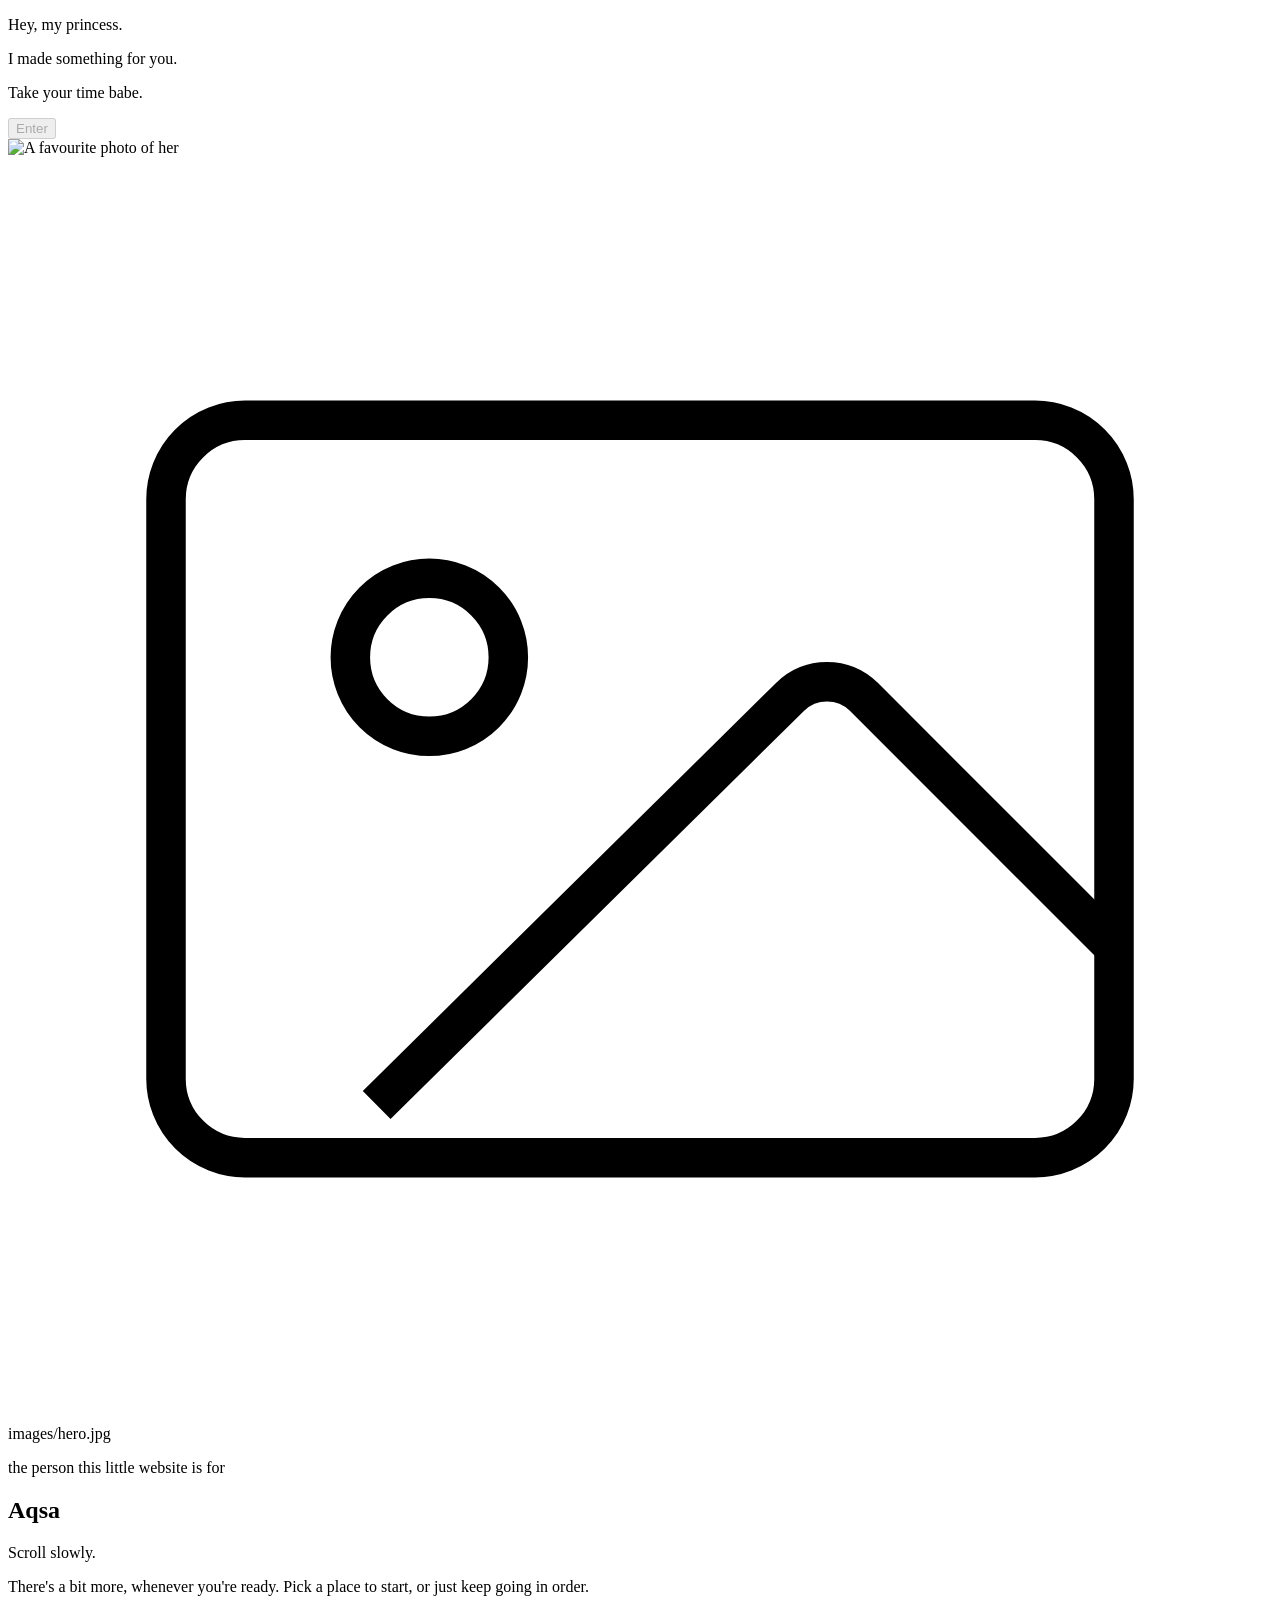
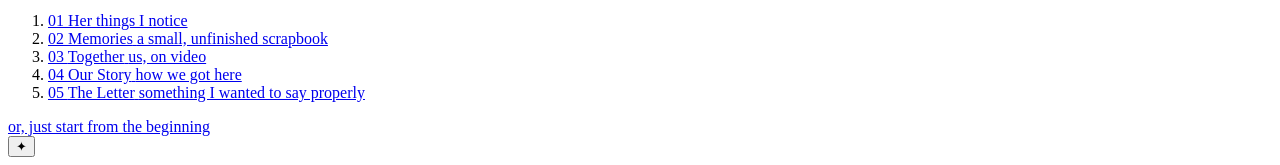
==== index.html @ e50dac33 "Add files via upload" ====
<!DOCTYPE html>
<html lang="en">
<head>
<meta charset="UTF-8">
<meta name="viewport" content="width=device-width, initial-scale=1, viewport-fit=cover">
<title>My Queen - AQSA</title>
<meta name="description" content="A small website made for one person.">
<meta name="robots" content="noindex, nofollow">
<link rel="preconnect" href="https://fonts.googleapis.com">
<link rel="preconnect" href="https://fonts.gstatic.com" crossorigin>
<link href="https://fonts.googleapis.com/css2?family=Fraunces:ital,opsz,wght@0,9..144,300;0,9..144,400;0,9..144,500;0,9..144,600;1,9..144,400;1,9..144,500&family=Inter:wght@400;500;600;700&family=Caveat:wght@500;600&display=swap" rel="stylesheet">
<link rel="stylesheet" href="css/style.css">
</head>
<body data-page="home">

<div id="chrome-root"></div>

<noscript>
  <style>
    .reveal{ opacity: 1 !important; transform: none !important; }
    .gate{ display: none !important; }
  </style>
  <p class="noscript-note">This little site works best with JavaScript enabled — some interactive parts may not appear without it.</p>
</noscript>

<div class="gate" data-gate>
  <div class="gate__inner">
    <p class="gate__line is-active" data-gate-line>Hey, my princess.</p>
    <p class="gate__line" data-gate-line>I made something for you.</p>
    <p class="gate__line" data-gate-line>Take your time babe.</p>
    <button class="gate__enter" type="button" data-gate-enter data-magnetic disabled>
      <span>Enter</span>
      <span class="gate__enter-arrow" aria-hidden="true"></span>
    </button>
  </div>
  <div class="gate__grain" aria-hidden="true"></div>
</div>

<main>

  <section class="hero" data-hero>
    <div class="media-frame hero__media" data-media-frame>
      <img class="media-frame__media" src="images/hero.jpg" alt="A favourite photo of her" decoding="async">
      <div class="media-frame__empty" aria-hidden="true">
        <svg class="media-frame__empty-icon" viewBox="0 0 48 48" fill="none" stroke="currentColor" stroke-width="1.5"><rect x="6" y="10" width="36" height="28" rx="3"></rect><circle cx="16" cy="19" r="3"></circle><path d="M42 30l-9.5-9.5a2 2 0 0 0-2.8 0L14 36"></path></svg>
        <span class="media-frame__empty-label">images/hero.jpg</span>
      </div>
    </div>
    <div class="hero__scrim" aria-hidden="true"></div>
    <div class="hero__content">
      <p class="hero__eyebrow">the person this little website is for</p>
      <h1 class="hero__name"><span data-cfg="girlfriendName">Aqsa</span></h1>
    </div>
    <div class="hero__cue" aria-hidden="true">
      <span>Scroll slowly.</span>
      <span class="hero__chevron"></span>
    </div>
  </section>

  <section class="chapters">
    <div class="u-container">
      <p class="chapters__lede reveal">There's a bit more, whenever you're ready. Pick a place to start, or just keep going in order.</p>

      <ol class="chapters__list">
        <li class="chapters__item reveal" style="--i:0">
          <a href="her.html" data-magnetic>
            <span class="chapters__index">01</span>
            <span class="chapters__text">
              <span class="chapters__title">Her</span>
              <span class="chapters__sub">things I notice</span>
            </span>
          </a>
        </li>
        <li class="chapters__item reveal" style="--i:1">
          <a href="memories.html" data-magnetic>
            <span class="chapters__index">02</span>
            <span class="chapters__text">
              <span class="chapters__title">Memories</span>
              <span class="chapters__sub">a small, unfinished scrapbook</span>
            </span>
          </a>
        </li>
        <li class="chapters__item reveal" style="--i:2">
          <a href="videos.html" data-magnetic>
            <span class="chapters__index">03</span>
            <span class="chapters__text">
              <span class="chapters__title">Together</span>
              <span class="chapters__sub">us, on video</span>
            </span>
          </a>
        </li>
        <li class="chapters__item reveal" style="--i:3">
          <a href="story.html" data-magnetic>
            <span class="chapters__index">04</span>
            <span class="chapters__text">
              <span class="chapters__title">Our Story</span>
              <span class="chapters__sub">how we got here</span>
            </span>
          </a>
        </li>
        <li class="chapters__item reveal" style="--i:4">
          <a href="letter.html" data-magnetic>
            <span class="chapters__index">05</span>
            <span class="chapters__text">
              <span class="chapters__title">The Letter</span>
              <span class="chapters__sub">something I wanted to say properly</span>
            </span>
          </a>
        </li>
      </ol>

      <a class="chapters__start reveal" href="her.html">
        <span>or, just start from the beginning</span>
        <span class="page-continue__arrow" aria-hidden="true"></span>
      </a>

      <div class="countdown" data-countdown hidden>
        <p class="countdown__label">counting down to your birthday</p>
        <div class="countdown__units">
          <div class="countdown__unit"><span data-cd-d>00</span><small>days</small></div>
          <div class="countdown__unit"><span data-cd-h>00</span><small>hrs</small></div>
          <div class="countdown__unit"><span data-cd-m>00</span><small>min</small></div>
          <div class="countdown__unit"><span data-cd-s>00</span><small>sec</small></div>
        </div>
      </div>
    </div>

    <button class="egg egg--home" type="button" data-egg="egg-home" aria-label="A tiny hidden something">
      <span aria-hidden="true">✦</span>
    </button>
  </section>

</main>

<script src="js/script.js" defer></script>
</body>
</html>
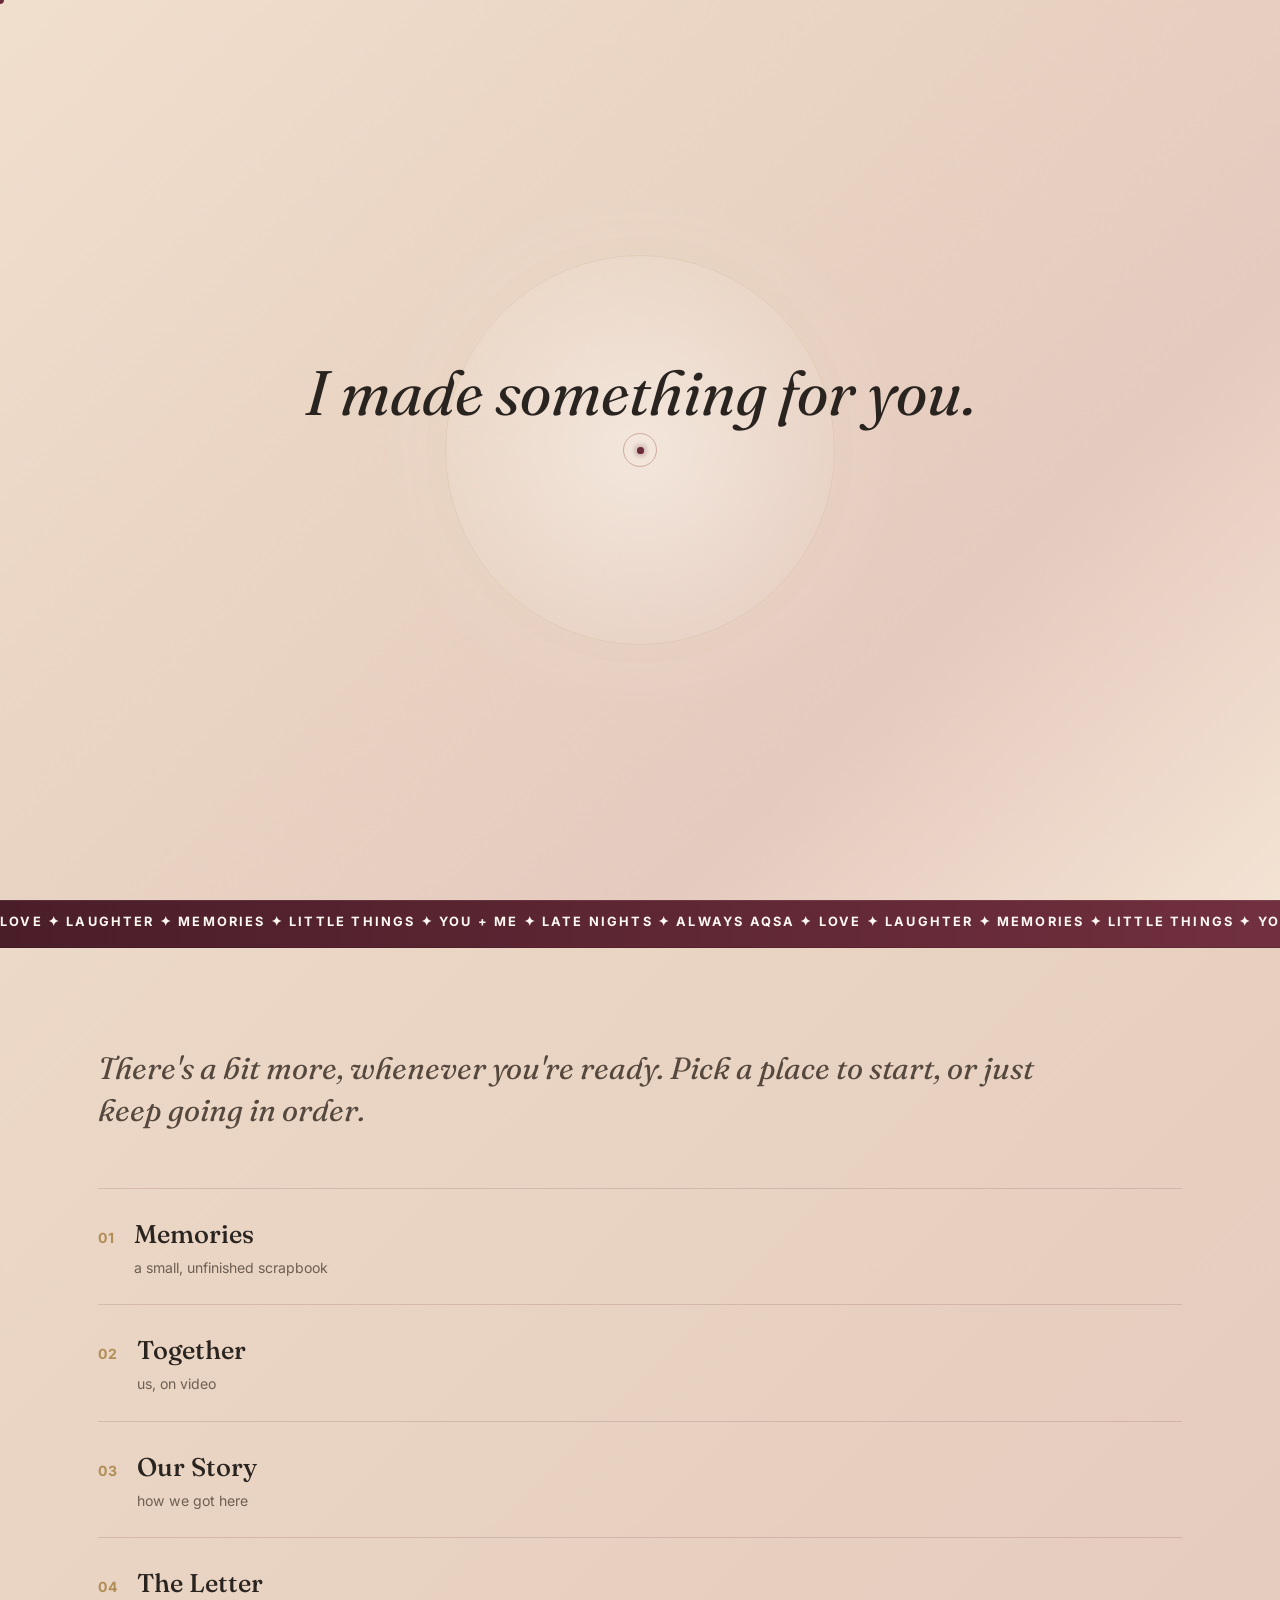
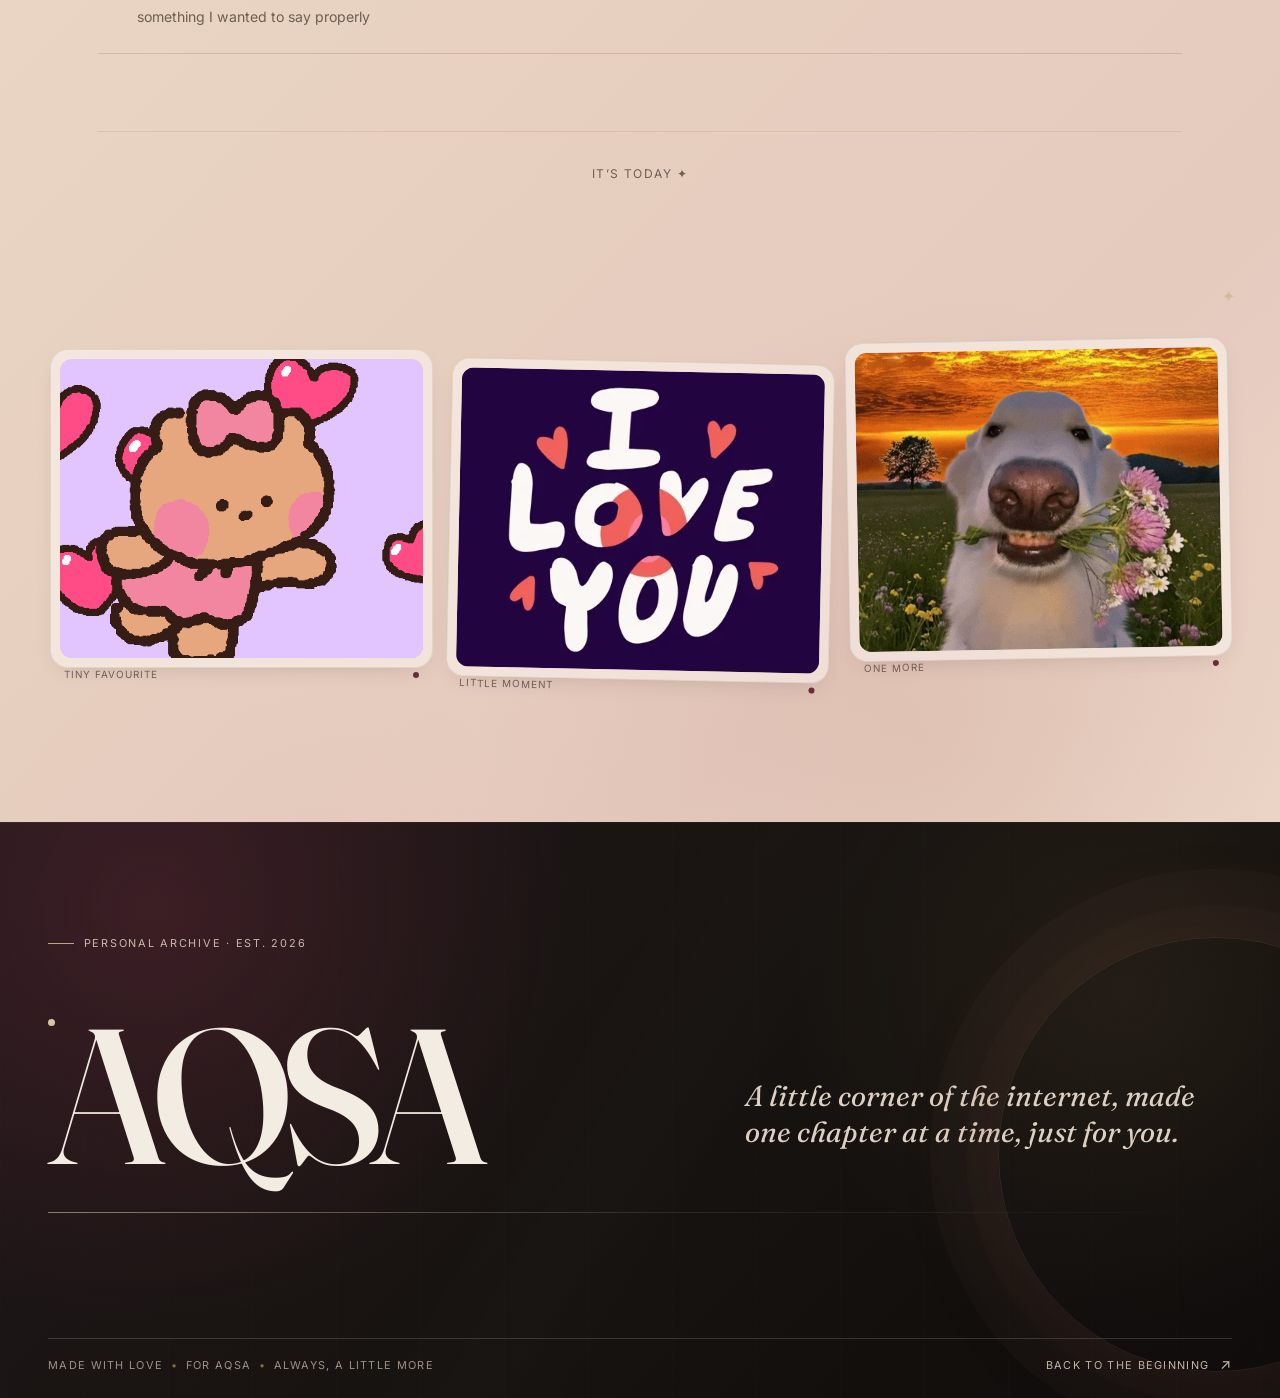
==== commit e5873d77: "new changes" ====
--- a/index.html
+++ b/index.html
@@ -3,7 +3,8 @@
 <head>
 <meta charset="UTF-8">
 <meta name="viewport" content="width=device-width, initial-scale=1, viewport-fit=cover">
-<title>My Queen - AQSA</title>
+<title>My Queen - AQSA MUNEEB</title>
+<link rel="icon" type="image/jpeg" href = "images/IMG-20260316-WA0077.jpg">
 <meta name="description" content="A small website made for one person.">
 <meta name="robots" content="noindex, nofollow">
 <link rel="preconnect" href="https://fonts.googleapis.com">
@@ -11,8 +12,7 @@
 <link href="https://fonts.googleapis.com/css2?family=Fraunces:ital,opsz,wght@0,9..144,300;0,9..144,400;0,9..144,500;0,9..144,600;1,9..144,400;1,9..144,500&family=Inter:wght@400;500;600;700&family=Caveat:wght@500;600&display=swap" rel="stylesheet">
 <link rel="stylesheet" href="css/style.css">
 </head>
-<body data-page="home">
-
+<body data-page="home" class="page-fade-in">
 <div id="chrome-root"></div>
 
 <noscript>
@@ -34,20 +34,21 @@
     </button>
   </div>
   <div class="gate__grain" aria-hidden="true"></div>
+  <div class="gate__bloom" aria-hidden="true"></div>
 </div>
 
 <main>
 
   <section class="hero" data-hero>
-    <div class="media-frame hero__media" data-media-frame>
-      <img class="media-frame__media" src="images/hero.jpg" alt="A favourite photo of her" decoding="async">
+    <div class="media-frame hero__media" data-media-frame data-parallax="0.15">
+      <img class="media-frame__media" src="images/IMG-20260602-WA0003.jpg" alt="A favourite photo of her" decoding="async">
       <div class="media-frame__empty" aria-hidden="true">
         <svg class="media-frame__empty-icon" viewBox="0 0 48 48" fill="none" stroke="currentColor" stroke-width="1.5"><rect x="6" y="10" width="36" height="28" rx="3"></rect><circle cx="16" cy="19" r="3"></circle><path d="M42 30l-9.5-9.5a2 2 0 0 0-2.8 0L14 36"></path></svg>
-        <span class="media-frame__empty-label">images/hero.jpg</span>
+        <span class="media-frame__empty-label">images/IMG-20260602-WA0003.jpg</span>
       </div>
     </div>
     <div class="hero__scrim" aria-hidden="true"></div>
-    <div class="hero__content">
+    <div class="hero__content" data-parallax="-0.05">
       <p class="hero__eyebrow">the person this little website is for</p>
       <h1 class="hero__name"><span data-cfg="girlfriendName">Aqsa</span></h1>
     </div>
@@ -57,50 +58,43 @@
     </div>
   </section>
 
-  <section class="chapters">
+  <section class="chapters paper-texture">
     <div class="u-container">
-      <p class="chapters__lede reveal">There's a bit more, whenever you're ready. Pick a place to start, or just keep going in order.</p>
+      <div class="heading-wrapper">
+        <p class="chapters__lede reveal">There's a bit more, whenever you're ready. Pick a place to start, or just keep going in order.</p>
+      </div>
 
       <ol class="chapters__list">
         <li class="chapters__item reveal" style="--i:0">
-          <a href="her.html" data-magnetic>
+          <a href="memories.html" data-magnetic>
             <span class="chapters__index">01</span>
-            <span class="chapters__text">
-              <span class="chapters__title">Her</span>
-              <span class="chapters__sub">things I notice</span>
-            </span>
-          </a>
-        </li>
-        <li class="chapters__item reveal" style="--i:1">
-          <a href="memories.html" data-magnetic>
-            <span class="chapters__index">02</span>
             <span class="chapters__text">
               <span class="chapters__title">Memories</span>
               <span class="chapters__sub">a small, unfinished scrapbook</span>
             </span>
           </a>
         </li>
-        <li class="chapters__item reveal" style="--i:2">
+        <li class="chapters__item reveal" style="--i:1">
           <a href="videos.html" data-magnetic>
-            <span class="chapters__index">03</span>
+            <span class="chapters__index">02</span>
             <span class="chapters__text">
               <span class="chapters__title">Together</span>
               <span class="chapters__sub">us, on video</span>
             </span>
           </a>
         </li>
-        <li class="chapters__item reveal" style="--i:3">
+        <li class="chapters__item reveal" style="--i:2">
           <a href="story.html" data-magnetic>
-            <span class="chapters__index">04</span>
+            <span class="chapters__index">03</span>
             <span class="chapters__text">
               <span class="chapters__title">Our Story</span>
               <span class="chapters__sub">how we got here</span>
             </span>
           </a>
         </li>
-        <li class="chapters__item reveal" style="--i:4">
+        <li class="chapters__item reveal" style="--i:3">
           <a href="letter.html" data-magnetic>
-            <span class="chapters__index">05</span>
+            <span class="chapters__index">04</span>
             <span class="chapters__text">
               <span class="chapters__title">The Letter</span>
               <span class="chapters__sub">something I wanted to say properly</span>
@@ -108,11 +102,6 @@
           </a>
         </li>
       </ol>
-
-      <a class="chapters__start reveal" href="her.html">
-        <span>or, just start from the beginning</span>
-        <span class="page-continue__arrow" aria-hidden="true"></span>
-      </a>
 
       <div class="countdown" data-countdown hidden>
         <p class="countdown__label">counting down to your birthday</p>
@@ -130,6 +119,30 @@
     </button>
   </section>
 
+  <section class="mini-media-strip paper-texture" aria-label="Optional tiny media slots">
+    <div class="mini-media-card js-tilt">
+      <div class="mini-media-card__frame media-frame" data-media-frame>
+        <img class="media-frame__media" src="images/giphy.gif" alt="Optional tiny image or GIF" loading="lazy" decoding="async">
+        <div class="media-frame__empty" aria-hidden="true"><span class="media-frame__empty-label">images/tiny-01.gif</span></div>
+      </div>
+      <div class="mini-media-card__label"><span>tiny favourite</span><span class="mini-media-card__dot" aria-hidden="true"></span></div>
+    </div>
+    <div class="mini-media-card js-tilt">
+      <div class="mini-media-card__frame media-frame" data-media-frame>
+        <img class="media-frame__media" src="images/jYMiLeCw11vI0dprM9.webp" alt="Optional tiny image or GIF" loading="lazy" decoding="async">
+        <div class="media-frame__empty" aria-hidden="true"><span class="media-frame__empty-label">images/tiny-02.gif</span></div>
+      </div>
+      <div class="mini-media-card__label"><span>little moment</span><span class="mini-media-card__dot" aria-hidden="true"></span></div>
+    </div>
+    <div class="mini-media-card js-tilt">
+      <div class="mini-media-card__frame media-frame" data-media-frame>
+        <img class="media-frame__media" src="images/Dog Love GIF.gif" alt="Optional tiny image or GIF" loading="lazy" decoding="async">
+        <div class="media-frame__empty" aria-hidden="true"><span class="media-frame__empty-label">images/tiny-03.gif</span></div>
+      </div>
+      <div class="mini-media-card__label"><span>one more</span><span class="mini-media-card__dot" aria-hidden="true"></span></div>
+    </div>
+  </section>
+
 </main>
 
 <script src="js/script.js" defer></script>
--- a/css/style.css
+++ b/css/style.css
@@ -0,0 +1,2376 @@
+/* ========================================================================== 
+   A LITTLE BIRTHDAY WEBSITE — STYLESHEET
+   ========================================================================== */
+
+:root{
+  --ivory:#F1E2D0;
+  --paper:#FFFCF7;
+  --charcoal:#2A2420;
+  --charcoal-soft:#55483E;
+  --muted:#6E5F52;
+  --line:#E4D9CB;
+  --rose:#D9AFA6;
+  --rose-deep:#B27A70;
+  --wine:#6B2C3A;
+  --wine-deep:#4A1E29;
+  --gold:#B08D57;
+  --gold-soft:#D8C7A1;
+  --night:#171310;
+  --night-soft:#221D18;
+  --night-line:rgba(248,243,236,.14);
+  --ink-on-dark:#F3ECE2;
+  --muted-on-dark:#B7A99A;
+
+  --placeholder-gradient:linear-gradient(135deg,#EFE3D6 0%,#E7D2CB 46%,#DAC0B4 100%);
+  --placeholder-gradient-dark:linear-gradient(135deg,#2C2621 0%,#382A28 100%);
+  --placeholder-label:#9C8A79;
+
+  --font-serif:"Fraunces","Iowan Old Style","Palatino Linotype",serif;
+  --font-sans:"Inter",-apple-system,BlinkMacSystemFont,"Segoe UI",sans-serif;
+  --font-hand:"Caveat",cursive;
+
+  --fs-2xl:clamp(2.75rem,5vw + 1.4rem,6.5rem);
+  --fs-xl:clamp(2.1rem,3.4vw + 1.2rem,4rem);
+  --fs-lg:clamp(1.6rem,1.6vw + 1.1rem,2.4rem);
+  --fs-md:clamp(1.2rem,.6vw + 1rem,1.5rem);
+  --fs-body:clamp(1rem,.2vw + .95rem,1.125rem);
+  --fs-sm:.875rem;
+  --fs-label:.75rem;
+
+  --space-3xs:.25rem;
+  --space-2xs:.5rem;
+  --space-xs:.75rem;
+  --space-sm:1.25rem;
+  --space-md:2rem;
+  --space-lg:3.5rem;
+  --space-xl:6rem;
+  --space-2xl:9rem;
+
+  --gutter:clamp(1.25rem,5vw,3rem);
+  --container:1180px;
+
+  --radius-sm:6px;
+  --radius-md:16px;
+  --radius-lg:28px;
+  --ease:cubic-bezier(.22,1,.36,1);
+  --ease-soft:cubic-bezier(.16,.84,.44,1);
+  --shadow-soft:0 20px 60px -20px rgba(43,36,30,.28);
+  --shadow-tight:0 8px 24px -12px rgba(43,36,30,.22);
+
+  --z-grain:2;
+  --z-chrome:500;
+  --z-nav:700;
+  --z-overlay:800;
+  --z-lightbox:900;
+  --z-gate:950;
+  --z-cursor:999;
+}
+
+*,*::before,*::after{box-sizing:border-box}
+
+html{
+  -webkit-text-size-adjust:100%;
+  scroll-behavior:smooth;
+  overflow-x:clip;
+}
+
+body{
+  margin:0;
+  min-height:100dvh;
+  font-family:var(--font-sans);
+  font-size:var(--fs-body);
+  line-height:1.6;
+  color:var(--charcoal);
+  background:
+    radial-gradient(circle at 8% 10%,rgba(214,166,160,.32),transparent 26rem),
+    radial-gradient(circle at 92% 8%,rgba(220,199,158,.30),transparent 30rem),
+    radial-gradient(circle at 72% 78%,rgba(181,132,110,.16),transparent 28rem),
+    radial-gradient(circle at 25% 85%,rgba(217,175,166,.13),transparent 24rem),
+    linear-gradient(135deg,#F1DFCD 0%,#E8D2C1 45%,#E5CABE 72%,#F3E3D3 100%);
+  overflow-x:clip;
+  -webkit-font-smoothing:antialiased;
+  text-rendering:optimizeLegibility;
+}
+
+body.has-overlay-open{overflow:hidden}
+img,video{max-width:100%;display:block}
+svg{overflow:visible}
+button{font:inherit;color:inherit;background:none;border:0}
+button,a,input{-webkit-tap-highlight-color:transparent}
+a{color:inherit;text-decoration:none}
+h1,h2,h3,h4,p,ul,ol,figure{margin:0}
+ul,ol{padding:0;list-style:none}
+::selection{background:var(--rose);color:var(--wine-deep)}
+
+:focus-visible{
+  outline:2px solid var(--wine);
+  outline-offset:3px;
+  border-radius:2px;
+}
+
+.lightbox :focus-visible,
+.chrome-nav :focus-visible,
+.final-reveal :focus-visible{
+  outline-color:var(--gold-soft);
+}
+
+main{position:relative;overflow:clip}
+
+/* --------------------------------------------------------------------------
+   Utilities
+   -------------------------------------------------------------------------- */
+.u-container{width:100%;max-width:var(--container);margin-inline:auto;padding-inline:var(--gutter)}
+.visually-hidden{position:absolute!important;width:1px;height:1px;padding:0;margin:-1px;overflow:hidden;clip:rect(0,0,0,0);white-space:nowrap;border:0}
+.noscript-note{position:relative;z-index:var(--z-chrome);margin:var(--space-sm) auto 0;max-width:560px;padding:.9rem 1.2rem;background:var(--paper);border:1px solid var(--line);border-radius:var(--radius-sm);font-size:var(--fs-sm);color:var(--charcoal-soft);text-align:center}
+.empty-note{font-family:var(--font-serif);font-style:italic;color:var(--muted);max-width:40ch}
+
+/* --------------------------------------------------------------------------
+   Scroll reveal
+   -------------------------------------------------------------------------- */
+.reveal{opacity:0;transform:translateY(28px)}
+@media (prefers-reduced-motion:no-preference){
+  .reveal{transition:opacity .9s var(--ease),transform .9s var(--ease);transition-delay:calc(min(var(--i,0),8) * 70ms)}
+  .reveal.is-visible{opacity:1;transform:none}
+}
+@media (prefers-reduced-motion:reduce){.reveal{opacity:1;transform:none}}
+
+/* --------------------------------------------------------------------------
+   Grain
+   -------------------------------------------------------------------------- */
+.grain{
+  position:fixed;
+  inset:0;
+  z-index:var(--z-grain);
+  pointer-events:none;
+  opacity:.045;
+  mix-blend-mode:overlay;
+  background-image:url("data:image/svg+xml,%3Csvg xmlns='http://www.w3.org/2000/svg'%3E%3Cfilter id='n'%3E%3CfeTurbulence type='fractalNoise' baseFrequency='0.85' numOctaves='2' stitchTiles='stitch'/%3E%3C/filter%3E%3Crect width='100%25' height='100%25' filter='url(%23n)'/%3E%3C/svg%3E");
+  background-repeat:repeat;
+  background-size:180px 180px;
+}
+
+/* --------------------------------------------------------------------------
+   Media placeholders
+   -------------------------------------------------------------------------- */
+.media-frame{position:relative;overflow:hidden;background:var(--placeholder-gradient);width:100%;height:100%}
+.media-frame__media{width:100%;height:100%;object-fit:cover;display:block}
+.media-frame__empty{position:absolute;inset:0;display:none;flex-direction:column;align-items:center;justify-content:center;gap:.6rem;padding:1rem;text-align:center;color:var(--placeholder-label)}
+.media-frame.is-empty .media-frame__media{display:none}
+.media-frame.is-empty .media-frame__empty{display:flex}
+.media-frame__empty-icon{width:15%;max-width:40px;min-width:22px;height:auto;opacity:.75}
+.media-frame__empty-label{font-size:.68rem;letter-spacing:.05em;text-transform:uppercase;word-break:break-word;max-width:90%}
+
+/* --------------------------------------------------------------------------
+   Controls
+   -------------------------------------------------------------------------- */
+[data-magnetic]{display:inline-flex;transition:transform .25s var(--ease-soft);will-change:transform}
+.page-continue__arrow,.gate__enter-arrow{width:9px;height:9px;border-right:2px solid currentColor;border-bottom:2px solid currentColor;transform:rotate(-45deg);transition:transform .3s var(--ease);flex-shrink:0}
+.page-continue__arrow--back{transform:rotate(135deg)}
+
+/* --------------------------------------------------------------------------
+   Custom cursor
+   -------------------------------------------------------------------------- */
+.has-custom-cursor,.has-custom-cursor *{cursor:none!important}
+.cursor-dot,.cursor-ring{position:fixed;top:0;left:0;pointer-events:none;z-index:var(--z-cursor);border-radius:50%;will-change:transform}
+.cursor-dot{width:8px;height:8px;margin-left:-4px;margin-top:-4px;background:var(--wine)}
+.cursor-ring{width:34px;height:34px;margin-left:-17px;margin-top:-17px;border:1px solid var(--rose-deep);opacity:.55;transition:width .25s var(--ease),height .25s var(--ease),margin .25s var(--ease),opacity .25s var(--ease),border-color .25s var(--ease)}
+.cursor-ring.is-active{width:56px;height:56px;margin-left:-28px;margin-top:-28px;opacity:1;border-color:var(--wine)}
+
+/* --------------------------------------------------------------------------
+   Note overlay
+   -------------------------------------------------------------------------- */
+.note-overlay{position:fixed;inset:0;z-index:var(--z-overlay);display:flex;align-items:center;justify-content:center;padding:var(--gutter);background:rgba(23,19,16,.45);backdrop-filter:blur(6px);-webkit-backdrop-filter:blur(6px);opacity:0;visibility:hidden;transition:opacity .35s var(--ease),visibility 0s linear .35s}
+.note-overlay.is-open{opacity:1;visibility:visible;transition:opacity .35s var(--ease),visibility 0s linear 0s}
+.note-card{position:relative;width:min(440px,100%);max-height:80dvh;overflow-y:auto;background:var(--paper);border-radius:var(--radius-md);box-shadow:var(--shadow-soft);padding:var(--space-md) var(--space-md) var(--space-sm);transform:translateY(16px) scale(.98);transition:transform .4s var(--ease-soft)}
+.note-overlay.is-open .note-card{transform:translateY(0) scale(1)}
+.note-card__close{position:absolute;top:.9rem;right:.9rem;width:34px;height:34px;display:flex;align-items:center;justify-content:center;font-size:1.4rem;line-height:1;color:var(--muted);border-radius:50%;transition:background .2s,color .2s}
+.note-card__close:hover{background:var(--line);color:var(--charcoal)}
+.note-card__title{font-family:var(--font-serif);font-style:italic;font-size:var(--fs-lg);padding-right:2rem;margin-bottom:.9rem}
+.note-card__body{color:var(--charcoal-soft);max-width:46ch}
+
+/* --------------------------------------------------------------------------
+   Lightbox
+   -------------------------------------------------------------------------- */
+.lightbox{position:fixed;inset:0;z-index:var(--z-lightbox);display:flex;align-items:center;justify-content:center;background:var(--night);opacity:0;visibility:hidden;transition:opacity .4s var(--ease),visibility 0s linear .4s}
+.lightbox.is-open{opacity:1;visibility:visible;transition:opacity .4s var(--ease),visibility 0s linear 0s}
+.lightbox__stage{position:relative;width:min(94vw,900px);max-height:86dvh;display:flex;flex-direction:column;align-items:center;gap:var(--space-sm)}
+.lightbox__img{max-width:100%;max-height:66dvh;width:auto;height:auto;border-radius:4px;box-shadow:0 30px 80px rgba(0,0,0,.5);background:var(--night-soft)}
+.lightbox__stage.is-empty .lightbox__img{display:none}
+.lightbox__stage.is-empty::before{content:"This photo hasn't been added yet.";width:min(70vw,420px);aspect-ratio:4/5;border-radius:4px;background:var(--placeholder-gradient-dark);color:var(--muted-on-dark);display:flex;align-items:center;justify-content:center;text-align:center;padding:2rem;font-size:.85rem}
+.lightbox__meta{text-align:center;color:var(--ink-on-dark)}
+.lightbox__date{display:block;font-size:var(--fs-label);letter-spacing:.08em;text-transform:uppercase;color:var(--muted-on-dark);margin-bottom:.3rem}
+.lightbox__caption{font-family:var(--font-serif);font-style:italic;font-size:1.1rem}
+.lightbox__close,.lightbox__prev,.lightbox__next{position:absolute;display:flex;align-items:center;justify-content:center;color:var(--ink-on-dark);opacity:.8;transition:opacity .2s,transform .2s}
+.lightbox__close:hover,.lightbox__prev:hover,.lightbox__next:hover{opacity:1}
+.lightbox__close{top:max(1.25rem,env(safe-area-inset-top));right:max(1.25rem,env(safe-area-inset-right));width:44px;height:44px;font-size:1.8rem}
+.lightbox__prev,.lightbox__next{top:50%;transform:translateY(-50%);width:52px;height:52px;font-size:2.2rem}
+.lightbox__prev{left:max(.5rem,env(safe-area-inset-left))}
+.lightbox__next{right:max(.5rem,env(safe-area-inset-right))}
+@media (min-width:700px){.lightbox__prev:hover{transform:translateY(-50%) translateX(-4px)}.lightbox__next:hover{transform:translateY(-50%) translateX(4px)}}
+
+/* --------------------------------------------------------------------------
+   Chrome
+   -------------------------------------------------------------------------- */
+.chrome-mono{position:fixed;top:max(1rem,env(safe-area-inset-top));left:max(1rem,env(safe-area-inset-left));z-index:var(--z-chrome);min-width:72px;height:42px;padding:0 .95rem;border-radius:999px;background:rgba(255,252,247,.92);border:1px solid rgba(176,141,87,.28);box-shadow:var(--shadow-tight);display:flex;align-items:center;justify-content:center;font-family:var(--font-serif);font-style:italic;font-size:1rem;letter-spacing:.02em;color:var(--wine);backdrop-filter:blur(10px);-webkit-backdrop-filter:blur(10px);transition:transform .3s var(--ease-soft),box-shadow .3s var(--ease-soft),border-color .3s var(--ease-soft)}
+.chrome-mono:hover{transform:translateY(-2px) scale(1.03);box-shadow:0 12px 28px -14px rgba(43,36,30,.34);border-color:rgba(176,141,87,.5)}
+.chrome-top-right{position:fixed;top:max(1rem,env(safe-area-inset-top));right:max(1rem,env(safe-area-inset-right));z-index:var(--z-chrome);display:flex;gap:.55rem}
+.chrome-music,.chrome-nav-trigger{height:42px;border-radius:999px;background:rgba(255,252,247,.92);border:1px solid rgba(107,44,58,.18);box-shadow:0 12px 28px -16px rgba(74,30,41,.28),inset 0 1px 0 rgba(255,255,255,.82);display:flex;align-items:center;justify-content:center;backdrop-filter:blur(10px);-webkit-backdrop-filter:blur(10px);transition:transform .3s var(--ease-soft),box-shadow .3s var(--ease-soft),border-color .3s var(--ease-soft)}
+.chrome-music{width:42px}
+.chrome-nav-trigger{width:auto;min-width:78px;padding:0 .9rem;gap:.55rem;color:var(--wine);font-size:.7rem;font-weight:600;letter-spacing:.12em}
+.chrome-music:hover,.chrome-nav-trigger:hover,.chrome-music:focus-visible,.chrome-nav-trigger:focus-visible{transform:translateY(-2px);border-color:rgba(107,44,58,.34);box-shadow:0 16px 32px -16px rgba(74,30,41,.38),0 0 0 5px rgba(217,175,166,.12)}
+.chrome-music[hidden]{display:none}
+.chrome-music__bars{display:flex;align-items:flex-end;gap:2px;height:14px}
+.chrome-music__bars i{display:block;width:3px;height:40%;background:var(--wine);border-radius:2px;transform-origin:bottom}
+@media (prefers-reduced-motion:no-preference){.chrome-music.is-playing .chrome-music__bars i{animation:music-bounce 900ms ease-in-out infinite}.chrome-music.is-playing .chrome-music__bars i:nth-child(1){animation-delay:0ms}.chrome-music.is-playing .chrome-music__bars i:nth-child(2){animation-delay:180ms}.chrome-music.is-playing .chrome-music__bars i:nth-child(3){animation-delay:90ms}}
+@keyframes music-bounce{0%,100%{height:30%}50%{height:100%}}
+.chrome-nav-trigger span{display:block;width:16px;height:2px;background:var(--wine);border-radius:2px;transition:transform .3s var(--ease),opacity .3s var(--ease)}
+.chrome-nav-trigger__label{line-height:1}.chrome-nav-trigger span+span{margin-top:4px}
+.chrome-nav-trigger[aria-expanded=true] span:first-child{transform:translateY(3px) rotate(45deg)}
+.chrome-nav-trigger[aria-expanded=true] span:last-child{transform:translateY(-3px) rotate(-45deg)}
+.chrome-nav{position:fixed;inset:0;z-index:var(--z-nav);display:flex;align-items:center;justify-content:center;background:var(--night);opacity:0;visibility:hidden;transition:opacity .45s var(--ease),visibility 0s linear .45s}
+.chrome-nav.is-open{opacity:1;visibility:visible;transition:opacity .45s var(--ease),visibility 0s linear 0s}
+.chrome-nav__inner{width:min(420px,84vw);text-align:center}.chrome-nav__close{position:absolute;top:max(1.25rem,env(safe-area-inset-top));right:max(1.25rem,env(safe-area-inset-right));width:44px;height:44px;font-size:1.8rem;color:var(--ink-on-dark)}
+.chrome-nav__eyebrow{font-size:var(--fs-label);letter-spacing:.1em;text-transform:uppercase;color:var(--muted-on-dark)}
+.chrome-nav__name{font-family:var(--font-serif);font-style:italic;font-size:var(--fs-lg);color:var(--ink-on-dark);margin-top:.3rem;margin-bottom:var(--space-md)}
+.chrome-nav__list{display:flex;flex-direction:column;gap:.35rem}.chrome-nav__item a{display:flex;align-items:center;justify-content:center;gap:.75rem;padding:.85rem 0;font-family:var(--font-serif);font-size:1.3rem;color:var(--muted-on-dark);border-radius:var(--radius-sm);transition:color .25s}.chrome-nav__item a:hover{color:var(--ink-on-dark)}.chrome-nav__item.is-current a{color:var(--gold-soft)}.chrome-nav__index{font-family:var(--font-sans);font-size:.7rem;letter-spacing:.08em;color:var(--muted-on-dark)}.chrome-nav__eggs{margin-top:var(--space-md);font-size:var(--fs-sm);color:var(--gold-soft);letter-spacing:.02em}.chrome-nav__eggs[hidden]{display:none}
+
+/* --------------------------------------------------------------------------
+   Scroll dots
+   -------------------------------------------------------------------------- */
+.scroll-dots{position:fixed;top:50%;right:clamp(1rem,2.3vw,2rem);z-index:calc(var(--z-chrome) - 1);transform:translateY(-50%);display:flex;flex-direction:column;align-items:center;gap:.85rem;padding:.55rem .35rem;pointer-events:none}
+.scroll-dots::before{content:"";position:absolute;top:.8rem;bottom:.8rem;width:1px;background:linear-gradient(to bottom,transparent,rgba(176,141,87,.32),transparent);z-index:-1}
+.scroll-dot{--dot-size:7px;position:relative;width:20px;height:20px;padding:0;border:0;background:transparent;display:grid;place-items:center;pointer-events:auto;cursor:pointer}.scroll-dot::before{content:"";width:var(--dot-size);height:var(--dot-size);border-radius:50%;background:var(--rose-deep);border:1px solid rgba(255,252,247,.88);box-shadow:0 0 0 1px rgba(176,141,87,.22),0 3px 10px rgba(43,36,30,.1);transition:width .45s var(--ease),height .45s var(--ease),background .35s var(--ease),box-shadow .45s var(--ease),transform .45s var(--ease)}
+.scroll-dot::after{content:"";position:absolute;inset:2px;border:1px solid var(--gold);border-radius:50%;opacity:0;transform:scale(.45);transition:opacity .45s var(--ease),transform .55s var(--ease)}
+.scroll-dot:hover::before{transform:scale(1.25)}.scroll-dot.is-active::before{--dot-size:10px;background:var(--wine);box-shadow:0 0 0 4px rgba(217,175,166,.28),0 0 18px rgba(176,141,87,.25)}.scroll-dot.is-active::after{opacity:.95;transform:scale(1.35)}
+@media (max-width:900px){.scroll-dots{right:.55rem}}
+@media (max-width:700px){.scroll-dots{right:.2rem;gap:.7rem;transform:translateY(-50%) scale(.9);transform-origin:right center}.chrome-mono{min-width:66px;height:40px;padding-inline:.8rem}.chrome-nav-trigger{min-width:72px;height:40px;padding-inline:.78rem}}
+@media (prefers-reduced-motion:reduce){.scroll-dot::before,.scroll-dot::after{transition:none}}
+
+/* --------------------------------------------------------------------------
+   Easter eggs
+   -------------------------------------------------------------------------- */
+.egg{width:40px;height:40px;display:flex;align-items:center;justify-content:center;font-size:1rem;color:var(--gold);opacity:.3;transition:opacity .3s,transform .3s,color .3s}.egg:hover,.egg:focus-visible{opacity:.85;transform:scale(1.15)}.egg.is-found{opacity:.9;color:var(--wine)}.egg--home{position:absolute;bottom:var(--space-md);right:var(--space-md)}.egg--scrapbook{align-self:center;justify-self:center}
+
+/* --------------------------------------------------------------------------
+   Gates
+   -------------------------------------------------------------------------- */
+.gate{position:fixed;inset:0;z-index:var(--z-gate);display:flex;align-items:center;justify-content:center;background:linear-gradient(135deg,#F1DFCD 0%,#E8D2C1 45%,#E5CABE 72%,#F3E3D3 100%);transition:opacity .8s var(--ease),filter .8s var(--ease),visibility 0s linear .8s}
+.gate.is-leaving{opacity:0;filter:blur(14px);pointer-events:none;visibility:hidden}.gate[hidden]{display:none}.gate--final{background:linear-gradient(135deg,#F1DFCD 0%,#E8D2C1 45%,#E5CABE 72%,#F3E3D3 100%)}
+.gate__inner{position:relative;text-align:center;padding:var(--gutter)}.gate__line{position:absolute;inset:0;display:flex;align-items:center;justify-content:center;font-family:var(--font-serif);font-style:italic;font-size:var(--fs-xl);color:var(--charcoal);opacity:0;transform:translateY(10px);transition:opacity .6s var(--ease),transform .6s var(--ease);pointer-events:none}.gate__line.is-active{position:relative;opacity:1;transform:none;pointer-events:auto}
+.gate__enter{position:relative;margin-top:var(--space-lg);display:inline-flex;align-items:center;justify-content:center;gap:.6rem;min-width:180px;padding:1rem 1.55rem 1rem 1.25rem;border:1px solid rgba(107,44,58,.38);border-radius:999px;background:rgba(255,252,247,.62);box-shadow:0 14px 30px -18px rgba(74,30,41,.38),inset 0 1px 0 rgba(255,255,255,.85);backdrop-filter:blur(8px);-webkit-backdrop-filter:blur(8px);font-size:var(--fs-sm);letter-spacing:.04em;opacity:0;transform:translateY(8px);transition:opacity .5s var(--ease),transform .5s var(--ease),background .25s var(--ease),color .25s var(--ease);pointer-events:none}.gate__enter.is-visible{opacity:1;transform:none;pointer-events:auto}.gate__enter:hover,.gate__enter:focus-visible{background:rgba(107,44,58,.95);border-color:rgba(107,44,58,.95);color:var(--ivory);box-shadow:0 18px 38px -18px rgba(74,30,41,.55),0 0 0 5px rgba(217,175,166,.17);transform:translateY(-2px)}
+.gate__enter::before{content:"♡";display:inline-flex;align-items:center;justify-content:center;width:24px;height:24px;margin-right:.1rem;border-radius:50%;background:rgba(217,175,166,.26);color:var(--wine);font-family:var(--font-serif);font-size:1rem;transition:transform .35s var(--ease),background .25s var(--ease)}.gate__enter::after{content:"✦";position:absolute;top:-7px;right:23px;color:var(--gold);font-size:.66rem;opacity:.9;transition:transform .35s var(--ease),opacity .25s var(--ease)}.gate__enter:hover::before,.gate__enter:focus-visible::before{background:rgba(255,255,255,.16);color:var(--ivory);transform:scale(1.08) rotate(-8deg)}.gate__enter:hover::after,.gate__enter:focus-visible::after{opacity:1;transform:translate(2px,-2px) rotate(15deg) scale(1.15)}
+.gate__grain{position:absolute;inset:0;opacity:.05;mix-blend-mode:overlay;pointer-events:none;background-image:url("data:image/svg+xml,%3Csvg xmlns='http://www.w3.org/2000/svg'%3E%3Cfilter id='n'%3E%3CfeTurbulence type='fractalNoise' baseFrequency='0.85' numOctaves='2' stitchTiles='stitch'/%3E%3C/filter%3E%3Crect width='100%25' height='100%25' filter='url(%23n)'/%3E%3C/svg%3E");background-size:180px 180px}
+.gate__floaters{position:absolute;inset:0;overflow:hidden;pointer-events:none;z-index:1}.gate__floater{position:absolute;top:-14vh;left:var(--x);font-family:var(--font-serif);color:var(--wine);font-size:var(--s);line-height:1;opacity:0;filter:drop-shadow(0 5px 12px rgba(106,44,58,.16));transform:translate3d(0,-14vh,0) rotate(var(--r)) scale(.72);animation:gate-fall var(--d) linear var(--delay) infinite;will-change:transform,opacity}.gate__floater--soft{color:var(--rose-deep)}.gate__floater--gold{color:var(--gold)}.gate__floaters.is-static .gate__floater{top:8%;opacity:.28;animation:none;transform:rotate(var(--r)) scale(.9)}
+.gate__inner::before,.gate__inner::after{content:"";position:absolute;left:50%;top:50%;width:min(48vw,560px);aspect-ratio:1;border-radius:50%;pointer-events:none;transform:translate(-50%,-50%)}.gate__inner::before{background:radial-gradient(circle,rgba(255,252,247,.5) 0%,rgba(255,252,247,0) 66%);filter:blur(10px)}.gate__inner::after{width:min(34vw,390px);border:1px solid rgba(176,141,87,.16);box-shadow:0 0 0 18px rgba(176,141,87,.025),0 0 0 36px rgba(176,141,87,.018);animation:gate-orbit 9s linear infinite}.gate__line,.gate__enter{z-index:2}
+@keyframes gate-fall{0%{opacity:0;transform:translate3d(0,-14vh,0) rotate(var(--r)) scale(.72)}8%{opacity:.92}28%{opacity:.7}52%{opacity:.48;transform:translate3d(var(--drift),52vh,0) rotate(calc(var(--r) + 105deg)) scale(1)}78%{opacity:.24}100%{opacity:0;transform:translate3d(calc(var(--drift) * -0.35),116vh,0) rotate(calc(var(--r) + 230deg)) scale(.78)}}
+@keyframes gate-orbit{to{transform:translate(-50%,-50%) rotate(360deg)}}
+
+/* --------------------------------------------------------------------------
+   LANDSCAPE HERO — full screen
+   -------------------------------------------------------------------------- */
+.hero{position:relative;width:100%;height:100svh;min-height:600px;overflow:hidden;background:var(--night)}
+.hero__media{position:absolute;inset:0;width:100%;height:100%;z-index:1;overflow:hidden}
+.hero__media img,.hero__media .media-frame__media{width:100%;height:100%;object-fit:cover;object-position:center center;display:block;transform:scale(1.01)}
+.hero__media::after{content:"";position:absolute;inset:0;background:linear-gradient(180deg,rgba(23,19,16,.12) 0%,rgba(23,19,16,.03) 35%,rgba(23,19,16,.56) 100%);pointer-events:none}
+.hero__content{position:absolute;left:0;right:0;bottom:clamp(8rem,14vh,11rem);padding:0 var(--gutter);text-align:center;color:var(--ink-on-dark);z-index:3;text-shadow:0 4px 20px rgba(0,0,0,.22)}
+.hero__eyebrow{font-size:var(--fs-label);letter-spacing:.16em;text-transform:uppercase;color:rgba(243,236,226,.84);margin-bottom:.75rem}.hero__name{font-family:var(--font-serif);font-weight:500;font-size:clamp(4rem,9vw,8rem);line-height:.95;color:var(--ink-on-dark)}
+.hero__cue{position:absolute;left:0;right:0;bottom:max(1.5rem,env(safe-area-inset-bottom));display:flex;flex-direction:column;align-items:center;gap:.5rem;font-size:var(--fs-sm);color:rgba(243,236,226,.78);z-index:3}.hero__chevron{width:9px;height:9px;border-right:1.5px solid currentColor;border-bottom:1.5px solid currentColor;transform:rotate(45deg)}
+@media (prefers-reduced-motion:no-preference){.hero__content,.hero__cue{transition:opacity 1.1s var(--ease-soft),transform 1.1s var(--ease-soft)}.hero__cue{transition-delay:.35s}.hero.is-priming .hero__content{opacity:0;transform:translateY(18px)}.hero.is-priming .hero__cue{opacity:0}.hero__chevron{animation:chevron-bob 2.2s ease-in-out infinite}}
+@keyframes chevron-bob{0%,100%{transform:rotate(45deg) translate(0,0)}50%{transform:rotate(45deg) translate(4px,4px)}}
+@media (min-width:1024px){.hero__content{bottom:15vh}.hero__name{font-size:clamp(5rem,8vw,8.5rem)}}
+@media (max-width:700px){.hero{height:100svh;min-height:620px}.hero__content{bottom:10vh}.hero__name{font-size:clamp(3.5rem,16vw,5rem)}}
+
+/* --------------------------------------------------------------------------
+   Chapters + countdown
+   -------------------------------------------------------------------------- */
+.chapters{position:relative;padding:var(--space-2xl) 0 var(--space-xl)}.chapters__lede{max-width:40ch;font-family:var(--font-serif);font-style:italic;font-size:var(--fs-lg);color:var(--charcoal-soft);margin-bottom:var(--space-lg)}.chapters__list{display:flex;flex-direction:column}.chapters__item{border-top:1px solid var(--line)}.chapters__item:last-child{border-bottom:1px solid var(--line)}.chapters__item a{display:flex;align-items:baseline;gap:var(--space-sm);padding:1.3rem 0;transition:padding-left .35s var(--ease-soft),color .35s}.chapters__item a:hover,.chapters__item a:focus-visible{padding-left:.6rem;color:var(--wine)}.chapters__index{font-size:var(--fs-sm);color:var(--gold);flex-shrink:0}.chapters__text{display:flex;flex-direction:column;gap:.15rem}.chapters__title{font-family:var(--font-serif);font-size:var(--fs-lg)}.chapters__sub{font-size:var(--fs-sm);color:var(--muted)}.chapters__start{position:relative;display:inline-flex;align-items:center;gap:.6rem;margin-top:var(--space-md);padding:.7rem 1rem;border:1px solid rgba(107,44,58,.12);border-radius:999px;background:rgba(255,252,247,.44);box-shadow:0 10px 22px -18px rgba(74,30,41,.35);color:var(--muted);font-size:var(--fs-sm);transition:color .25s,gap .25s,border-color .25s,background .25s,transform .25s}.chapters__start::before{content:"✿";margin-right:.12rem;color:var(--rose-deep);font-size:.82rem}.chapters__start:hover,.chapters__start:focus-visible{color:var(--wine);gap:.9rem;border-color:rgba(107,44,58,.24);background:rgba(255,252,247,.72);transform:translateY(-1px)}
+.countdown{margin-top:5rem;padding-top:2rem;padding-bottom:1rem;border-top:1px solid var(--line);text-align:center}.countdown[hidden]{display:none}.countdown__label{margin-bottom:1rem;font-size:var(--fs-label);letter-spacing:.12em;text-transform:uppercase;color:var(--muted)}.countdown__units{display:flex;justify-content:center;align-items:baseline;gap:clamp(1.8rem,5vw,4rem);flex-wrap:wrap}.countdown__unit{display:flex;flex-direction:column;align-items:center}.countdown__unit span{font-family:var(--font-serif);font-size:clamp(2rem,4vw,3rem);line-height:1;color:var(--wine);font-variant-numeric:tabular-nums}.countdown__unit small{margin-top:.45rem;font-size:var(--fs-label);letter-spacing:.08em;text-transform:uppercase;color:var(--muted)}
+@media (min-width:1024px){.chapters{padding:var(--space-2xl) 0}.chapters__item a{padding:1.6rem 0}}
+
+/* --------------------------------------------------------------------------
+   Shared page intro + continue
+   -------------------------------------------------------------------------- */
+.page-intro{padding:calc(var(--space-2xl) + 2rem) var(--gutter) var(--space-lg);max-width:var(--container);margin-inline:auto}.page-intro__heading{font-family:var(--font-serif);font-size:var(--fs-xl);max-width:16ch}.page-intro__hint{margin-top:var(--space-sm);color:var(--muted);font-size:var(--fs-md);font-family:var(--font-serif);font-style:italic}.page-intro--videos{padding-bottom:var(--space-md)}.page-intro--videos .page-intro__heading{font-size:var(--fs-lg)}.page-intro--story{padding-bottom:var(--space-2xl)}
+.page-continue{position:relative;display:flex;flex-direction:column;align-items:flex-start;gap:.3rem;padding:var(--space-xl) var(--gutter) var(--space-2xl);max-width:var(--container);margin-inline:auto}.page-continue__eyebrow{font-size:var(--fs-label);letter-spacing:.12em;text-transform:uppercase;color:var(--muted)}.page-continue__title{display:inline-flex;align-items:center;gap:.7rem;font-family:var(--font-serif);font-size:var(--fs-xl);transition:gap .35s var(--ease-soft)}.page-continue:hover .page-continue__title,.page-continue:focus-visible .page-continue__title{gap:1.1rem}.page-continue .page-continue__arrow{margin-bottom:.3em}.page-continue--quiet{align-items:center;text-align:center;padding-top:var(--space-md)}.page-continue--quiet .page-continue__title{font-size:var(--fs-md)}
+
+/* --------------------------------------------------------------------------
+   Her page
+   -------------------------------------------------------------------------- */
+.notes-field-wrap{padding:0 var(--gutter) var(--space-2xl)}.notes-field{max-width:var(--container);margin-inline:auto;display:flex;flex-direction:column;gap:1.4rem}.notes-field__item{text-align:left;cursor:pointer;padding:.2rem 0}.notes-field__line{font-family:var(--font-serif);font-style:italic;font-size:clamp(1.5rem,5vw,2rem);transition:color .25s;border-bottom:1px solid transparent}.notes-field__item:hover .notes-field__line,.notes-field__item:focus-visible .notes-field__line{color:var(--wine);border-bottom-color:var(--rose)}
+@media (min-width:1024px){.notes-field{display:grid;grid-template-columns:repeat(12,1fr);gap:1rem 1.5rem;min-height:60vh;align-items:start}.notes-field__item:nth-child(1){grid-column:1/6}.notes-field__item:nth-child(2){grid-column:7/13;margin-top:2.5rem}.notes-field__item:nth-child(3){grid-column:2/8;margin-top:1rem}.notes-field__item:nth-child(4){grid-column:8/13;margin-top:.5rem}.notes-field__item:nth-child(5){grid-column:1/6;margin-top:1.5rem}.notes-field__item:nth-child(6){grid-column:6/12;margin-top:3rem}.notes-field__item:nth-child(7){grid-column:3/9;margin-top:1rem}.notes-field__item:nth-child(8){grid-column:9/13;margin-top:2rem}.notes-field__item:nth-child(n+9){grid-column:1/13;margin-top:1rem}.notes-field__item:nth-child(1) .notes-field__line{font-size:clamp(2rem,3.2vw,3.1rem)}.notes-field__item:nth-child(even) .notes-field__line{transform:rotate(-1deg);display:inline-block}.notes-field__item:nth-child(3n) .notes-field__line{transform:rotate(1deg);display:inline-block}}
+.reasons{padding:var(--space-xl) var(--gutter);background:rgba(255,252,247,.82)}.reasons__heading{max-width:var(--container);margin-inline:auto;font-family:var(--font-serif);font-size:var(--fs-lg);text-align:center;margin-bottom:var(--space-lg)}.reasons__grid{max-width:var(--container);margin-inline:auto;display:flex;flex-wrap:wrap;gap:1.2rem 1.4rem;justify-content:center}.reason-card{position:relative;width:min(280px,82vw);background:var(--ivory);border-radius:4px;box-shadow:var(--shadow-tight);padding:1.5rem 1.2rem 1.25rem}.reason-card:nth-child(odd){transform:rotate(-1.1deg)}.reason-card:nth-child(even){transform:rotate(1deg)}.reason-card__pin{position:absolute;top:-7px;left:50%;transform:translateX(-50%);width:13px;height:13px;border-radius:50%;background:var(--gold);box-shadow:0 2px 5px rgba(0,0,0,.25)}.reason-card__face{display:flex;align-items:center;justify-content:space-between;gap:.75rem;width:100%;text-align:left;cursor:pointer}.reason-card__title{font-family:var(--font-serif);font-size:1.15rem}.reason-card__plus{font-size:1.3rem;color:var(--rose-deep);transition:transform .3s var(--ease);flex-shrink:0}.reason-card.is-open .reason-card__plus{transform:rotate(45deg)}.reason-card__detail{display:grid;grid-template-rows:0fr;transition:grid-template-rows .5s var(--ease-soft)}.reason-card__detail p{overflow:hidden;margin:0;font-size:.95rem;color:var(--charcoal-soft)}.reason-card.is-open .reason-card__detail{grid-template-rows:1fr;margin-top:.75rem}
+
+/* --------------------------------------------------------------------------
+   Scrapbook
+   -------------------------------------------------------------------------- */
+.scrapbook-wrap{padding:0 var(--gutter) var(--space-2xl)}.scrapbook{max-width:var(--container);margin-inline:auto;display:grid;grid-template-columns:repeat(2,1fr);grid-auto-rows:42vw;gap:.55rem}.scrapbook__item{position:relative;display:flex;flex-direction:column;gap:.4rem}.scrapbook__item:nth-child(5n+1){grid-column:span 2;grid-row:span 2}.scrapbook__item:nth-child(5n+3){transform:rotate(-1.4deg)}.scrapbook__item:nth-child(5n+4){transform:rotate(1.2deg)}.scrapbook__item button{display:block;width:100%;flex:1;cursor:pointer;border-radius:3px;overflow:hidden;box-shadow:var(--shadow-tight)}.scrapbook__item .media-frame{transition:transform .5s var(--ease-soft)}.scrapbook__item button:hover .media-frame,.scrapbook__item button:focus-visible .media-frame{transform:scale(1.035)}.scrapbook__caption{display:flex;justify-content:space-between;gap:.5rem;font-size:.72rem;color:var(--muted)}.scrapbook__caption time{flex-shrink:0}
+@media (min-width:700px){.scrapbook{grid-template-columns:repeat(4,1fr);grid-auto-rows:20vw}.scrapbook__item:nth-child(5n+1){grid-column:span 2;grid-row:span 2}}
+@media (min-width:1024px){.scrapbook{grid-template-columns:repeat(6,1fr);grid-auto-rows:13vw;gap:.8rem}.scrapbook__item:nth-child(6n+1){grid-column:span 3;grid-row:span 2}.scrapbook__item:nth-child(6n+2){grid-column:span 3;grid-row:span 2}.scrapbook__item:nth-child(6n+3),.scrapbook__item:nth-child(6n+4),.scrapbook__item:nth-child(6n+5){grid-column:span 2;grid-row:span 2}}
+
+/* --------------------------------------------------------------------------
+   Video feed
+   -------------------------------------------------------------------------- */
+.filter-bar{position:fixed;top:calc(max(1rem,env(safe-area-inset-top)) + 58px);left:0;right:0;z-index:var(--z-chrome);display:flex;gap:.5rem;overflow-x:auto;padding:0 var(--gutter);scrollbar-width:none;pointer-events:none}.filter-bar::-webkit-scrollbar{display:none}.filter-bar__chip{pointer-events:auto;flex:0 0 auto;padding:.45rem .95rem;border:1px solid var(--line);border-radius:999px;background:rgba(248,243,236,.85);backdrop-filter:blur(6px);-webkit-backdrop-filter:blur(6px);font-size:var(--fs-label);letter-spacing:.06em;text-transform:uppercase;white-space:nowrap;cursor:pointer;transition:background .25s,border-color .25s,color .25s}.filter-bar__chip.is-active{background:var(--wine);border-color:var(--wine);color:var(--ivory)}
+.video-feed{position:relative;display:flex;flex-direction:column;height:100dvh;overflow-y:auto;overflow-x:hidden;scroll-snap-type:y mandatory;overscroll-behavior-y:contain;-webkit-overflow-scrolling:touch;background:var(--night)}.video-feed:focus-visible{outline:none;box-shadow:inset 0 0 0 3px var(--gold-soft)}.video-slide{position:relative;flex:0 0 100%;height:100dvh;scroll-snap-align:start;scroll-snap-stop:always;overflow:hidden}.video-slide.is-filtered-out{display:none}.video-slide__media{position:absolute;inset:0}.video-slide__scrim{position:absolute;inset:auto 0 0 0;height:50%;background:linear-gradient(to top,rgba(23,19,16,.9),transparent);pointer-events:none}.video-slide__meta{position:absolute;left:0;right:0;bottom:0;padding:1.5rem 1.4rem calc(1.75rem + env(safe-area-inset-bottom));color:var(--ink-on-dark)}.video-slide__category{display:inline-flex;align-items:center;gap:.35rem;font-size:var(--fs-label);letter-spacing:.1em;text-transform:uppercase;opacity:.85;margin-bottom:.4rem}.video-slide__star{color:var(--gold-soft)}.video-slide__caption{font-family:var(--font-serif);font-style:italic;font-size:1.2rem;max-width:30ch}.video-sound{position:fixed;bottom:max(1.25rem,env(safe-area-inset-bottom));right:max(1.25rem,env(safe-area-inset-right));z-index:var(--z-chrome);width:46px;height:46px;border-radius:50%;background:rgba(23,19,16,.55);backdrop-filter:blur(6px);-webkit-backdrop-filter:blur(6px);display:flex;align-items:center;justify-content:center}.video-sound__icon{position:relative;width:16px;height:14px}.video-sound__icon::before{content:"";position:absolute;left:0;top:3px;width:7px;height:8px;background:var(--ink-on-dark);clip-path:polygon(0 25%,40% 25%,100% 0,100% 100%,40% 75%,0 75%)}.video-sound__icon::after{content:"";position:absolute;right:-1px;top:1px;width:8px;height:12px;border:1.5px solid var(--ink-on-dark);border-left:0;border-top-color:transparent;border-bottom-color:transparent;border-radius:0 10px 10px 0;opacity:.35}.video-sound.is-on .video-sound__icon::after{opacity:1}.video-feed__nav{display:none}
+@media (min-width:1024px){.filter-bar{justify-content:center;top:max(1rem,env(safe-area-inset-top));left:90px;right:90px}.video-feed{flex-direction:row;align-items:center;overflow-x:auto;overflow-y:hidden;scroll-snap-type:x mandatory;padding-inline:calc(50% - 165px);gap:2.5rem}.video-slide{flex:0 0 330px;height:76vh;max-height:640px;scroll-snap-align:center;border-radius:var(--radius-lg);transform:scale(.82);opacity:.5;filter:saturate(.8);transition:transform .5s var(--ease-soft),opacity .5s var(--ease-soft),filter .5s var(--ease-soft)}.video-slide.is-active{transform:scale(1);opacity:1;filter:none}.video-feed__nav{display:flex;position:fixed;top:50%;transform:translateY(-50%);z-index:var(--z-chrome)}.video-feed__nav--prev{left:1.5rem}.video-feed__nav--next{right:1.5rem}.video-feed__nav button{width:48px;height:48px;border-radius:50%;background:var(--paper);box-shadow:var(--shadow-tight);font-size:1.6rem;display:flex;align-items:center;justify-content:center;transition:transform .25s var(--ease-soft)}.video-feed__nav button:hover{transform:scale(1.08)}}
+
+/* --------------------------------------------------------------------------
+   Story
+   -------------------------------------------------------------------------- */
+.story-pin{position:relative}.story-sticky{position:relative}.story-track{display:flex;flex-direction:column;gap:var(--space-xl);max-width:var(--container);margin-inline:auto;padding:0 var(--gutter) var(--space-2xl)}.story-stop{position:relative;max-width:44ch;padding-left:1.5rem;border-left:2px solid var(--gold-soft)}.story-stop__date{font-size:var(--fs-label);letter-spacing:.1em;text-transform:uppercase;color:var(--gold);margin-bottom:.4rem}.story-stop__title{font-family:var(--font-serif);font-size:var(--fs-lg);margin-bottom:.9rem}.story-stop__media{width:min(280px,70vw);aspect-ratio:4/5;border-radius:6px;margin-bottom:1rem;transform:rotate(-1.5deg);box-shadow:var(--shadow-tight)}.story-stop__text{color:var(--charcoal-soft)}.story-stop--coda{position:relative;border-left-color:var(--line);text-align:left;padding-bottom:3rem}.story-stop--coda .story-stop__title{font-style:italic;color:var(--muted)}.story-stop--coda .egg--story{position:absolute;left:1.5rem;bottom:0}
+@media (min-width:1024px){.story-pin{height:calc(var(--stop-count,6) * 62vh)}.story-sticky{position:sticky;top:0;height:100dvh;display:flex;align-items:center;overflow:hidden}.story-track{flex-direction:row;align-items:center;gap:7vw;padding:0 8vw;max-width:none;will-change:transform}.story-stop{flex:0 0 min(30vw,420px);max-width:none;padding-left:2rem}.story-stop__media{width:100%}}
+
+/* --------------------------------------------------------------------------
+   Letter
+   -------------------------------------------------------------------------- */
+.letter-intro{min-height:100dvh;display:flex;flex-direction:column;align-items:center;justify-content:center;gap:var(--space-md);padding:var(--gutter);text-align:center;transition:opacity .6s var(--ease)}.letter-intro.is-leaving{opacity:0;pointer-events:none}.letter-intro__line{font-family:var(--font-serif);font-style:italic;color:var(--charcoal-soft)}.letter-intro__line--1{font-size:var(--fs-lg)}.letter-intro__line--2{font-size:var(--fs-md);color:var(--muted);cursor:pointer;transition:color .25s}.letter-intro__line--2:hover{color:var(--wine)}.envelope{position:relative;width:min(320px,78vw);aspect-ratio:3/2;margin-top:var(--space-sm)}.envelope__back{position:absolute;inset:0;background:var(--paper);border-radius:6px;box-shadow:var(--shadow-soft)}.envelope__paper{position:absolute;left:9%;right:9%;bottom:6%;height:68%;background:var(--ivory);border:1px solid var(--line);border-radius:4px 4px 0 0;display:flex;align-items:flex-start;justify-content:center;padding-top:14%;transform:translateY(8%);transition:transform .8s var(--ease-soft) .1s;z-index:2}.envelope__paper-label{font-family:var(--font-hand);font-size:1.3rem;color:var(--charcoal-soft)}.envelope__flap{position:absolute;top:0;left:0;width:100%;height:56%;background:var(--wine-deep);clip-path:polygon(0 0,100% 0,50% 100%);transform-origin:top center;transition:transform .8s var(--ease-soft);z-index:3}.envelope__open{position:absolute;inset:0;z-index:4;cursor:pointer}.envelope.is-open .envelope__flap{transform:rotateX(180deg)}.envelope.is-open .envelope__paper{transform:translateY(-62%)}.envelope.is-open .envelope__open{pointer-events:none}.letter-reading{min-height:100dvh;display:flex;flex-direction:column;align-items:center;justify-content:center;gap:var(--space-lg);padding:var(--space-2xl) var(--gutter);background:var(--paper);opacity:0;transition:opacity .9s var(--ease)}.letter-reading.is-visible{opacity:1}.letter-reading[hidden]{display:none}.letter-reading__paper{max-width:60ch;width:100%;background:var(--ivory);border-radius:3px;box-shadow:var(--shadow-soft);padding:clamp(2rem,5vw,4rem)}.letter-reading__body{display:flex;flex-direction:column;gap:1.2rem;font-family:var(--font-serif);font-size:1.2rem;line-height:1.75;color:var(--charcoal)}.letter-reading__signature{margin-top:var(--space-md);font-family:var(--font-hand);font-size:1.8rem;color:var(--wine);text-align:right}
+
+/* --------------------------------------------------------------------------
+   FINAL REVEAL — balanced left video + centered right message
+   -------------------------------------------------------------------------- */
+
+.final-reveal{
+  position:relative;
+  min-height:100svh;
+  background:var(--night);
+  color:var(--ink-on-dark);
+  overflow:hidden;
+  display:flex;
+  align-items:center;
+  justify-content:center;
+  padding:clamp(7.2rem,10vh,8.5rem) var(--gutter) 2.5rem;
+}
+
+.final-reveal[hidden]{display:none}
+
+.final-reveal__stars,
+.final-reveal__confetti{
+  position:absolute;
+  inset:0;
+  overflow:hidden;
+  pointer-events:none;
+}
+
+.star{
+  position:absolute;
+  background:var(--ivory);
+  border-radius:50%;
+  opacity:.18;
+}
+
+@media (prefers-reduced-motion:no-preference){
+  .star{
+    animation:twinkle var(--duration,3s) ease-in-out var(--delay,0s) infinite;
+  }
+}
+
+@keyframes twinkle{
+  0%,100%{opacity:.15}
+  50%{opacity:.9}
+}
+
+.confetti-piece{
+  position:absolute;
+  top:-5%;
+  width:8px;
+  height:14px;
+  border-radius:2px;
+  opacity:0;
+}
+
+@media (prefers-reduced-motion:no-preference){
+  .confetti-piece{
+    opacity:.95;
+    animation:confetti-fall var(--fall-duration,3s) cubic-bezier(.25,.46,.45,.94) forwards;
+  }
+}
+
+@keyframes confetti-fall{
+  0%{
+    transform:translate(0,0) rotate(0deg);
+    opacity:1;
+  }
+  100%{
+    transform:translate(var(--drift,0px),115vh) rotate(var(--rotate,180deg));
+    opacity:.85;
+  }
+}
+
+
+/* --------------------------------------------------------------------------
+   Main final composition
+   -------------------------------------------------------------------------- */
+
+.final-reveal__inner{
+  position:relative;
+  z-index:3;
+  width:min(1180px,100%);
+  max-width:1180px;
+  min-height:min(80svh,760px);
+  margin:0 auto;
+  display:grid;
+  grid-template-columns:minmax(320px,420px) minmax(420px,1fr);
+  grid-template-rows:1fr auto auto auto 1fr;
+  column-gap:clamp(3.5rem,7vw,7.5rem);
+  align-items:center;
+  text-align:left;
+}
+
+
+/* --------------------------------------------------------------------------
+   LEFT — large portrait video, no surrounding frame
+   -------------------------------------------------------------------------- */
+
+.final-reveal__video{
+  grid-column:1;
+  grid-row:1 / span 5;
+  width:auto;
+  height:min(76svh,740px);
+  max-height:740px;
+  aspect-ratio:auto;
+  justify-self:center;
+  align-self:center;
+  transform:translateX(clamp(20px,4vw,55px));
+  margin:0;
+  padding:0;
+  border:0;
+  border-radius:0;
+  overflow:visible;
+  background:transparent;
+  box-shadow:none;
+  display:flex;
+  align-items:center;
+  justify-content:center;
+}
+
+.final-reveal__video .media-frame__media,
+.final-reveal__video video{
+  display:block;
+  width:auto;
+  height:100%;
+  max-width:none;
+  max-height:100%;
+  aspect-ratio:auto;
+  object-fit:contain;
+  object-position:center;
+  background:transparent;
+  border:0;
+  border-radius:0;
+  box-shadow:0 24px 55px rgba(0,0,0,.42);
+}
+
+
+/* --------------------------------------------------------------------------
+   RIGHT — centered vertically beside the video
+   -------------------------------------------------------------------------- */
+
+.final-reveal__candles{
+  grid-column:2;
+  grid-row:2;
+  display:flex;
+  justify-content:center;
+  align-items:flex-end;
+  gap:15px;
+  height:72px;
+  margin:0 0 .65rem;
+  padding:0;
+  justify-self:stretch;
+}
+
+.candle{
+  position:relative;
+  width:18px;
+  height:48px;
+  border-radius:7px 7px 3px 3px;
+  background:linear-gradient(
+    90deg,
+    #e9c5b5 0 18%,
+    #f9e3d7 19% 68%,
+    #d99e93 69% 100%
+  );
+  box-shadow:0 10px 22px rgba(0,0,0,.18);
+}
+
+.candle:nth-child(2){height:64px}
+.candle:nth-child(3){height:43px}
+
+.candle::before{
+  content:"";
+  position:absolute;
+  left:50%;
+  top:-13px;
+  width:2px;
+  height:13px;
+  transform:translateX(-50%);
+  background:#2b201d;
+}
+
+.candle::after{
+  content:"";
+  position:absolute;
+  left:50%;
+  top:-27px;
+  width:13px;
+  height:21px;
+  transform:translateX(-50%) rotate(2deg);
+  border-radius:50%;
+  background:
+    radial-gradient(
+      circle at 55% 78%,
+      #ffe1a1 0 18%,
+      #ffc163 24% 48%,
+      #c56a48 70%,
+      transparent 72%
+    );
+  filter:drop-shadow(0 0 9px rgba(255,192,99,.7));
+  animation:candle-flicker 1.4s ease-in-out infinite alternate;
+}
+
+@keyframes candle-flicker{
+  from{
+    transform:translateX(-50%) rotate(-4deg) scale(.92);
+  }
+  to{
+    transform:translateX(-50%) rotate(4deg) scale(1.05);
+  }
+}
+
+
+.final-reveal__title{
+  grid-column:2;
+  grid-row:3;
+  justify-self:stretch;
+  margin:.25rem 0 .8rem;
+  font-family:var(--font-serif);
+  font-size:clamp(2.5rem,4vw,4.6rem);
+  line-height:1;
+  text-align:center;
+  color:var(--ink-on-dark);
+  text-wrap:balance;
+}
+
+.final-reveal__message{
+  grid-column:2;
+  grid-row:4;
+  justify-self:stretch;
+  display:flex;
+  flex-direction:column;
+  gap:.7rem;
+  width:100%;
+  max-width:58ch;
+  margin:0 auto;
+  color:var(--muted-on-dark);
+  text-align:left;
+  font-family:var(--font-sans);
+  font-size:clamp(1.08rem,1.15vw,1.28rem);
+  font-weight:400;
+  line-height:1.8;
+  letter-spacing:.008em;
+  align-self:start;
+}
+
+.final-reveal__message p{
+  margin:0;
+}
+
+.final-reveal__replay{
+  grid-column:2;
+  grid-row:5;
+  align-self:end;
+  justify-self:start;
+  margin-top:0;
+  margin-bottom:0;
+  display:inline-flex;
+  align-items:center;
+  gap:.6rem;
+  font-size:var(--fs-sm);
+  color:var(--muted-on-dark);
+  transition:color .25s;
+}
+
+.final-reveal__replay:hover{
+  color:var(--ink-on-dark);
+}
+
+
+/* --------------------------------------------------------------------------
+   FOUR CORNER GIFS — bigger, with breathing room below the header
+   -------------------------------------------------------------------------- */
+
+.final-reveal__corner{
+  position:absolute;
+  z-index:2;
+  width:min(155px,14vw);
+  pointer-events:none;
+}
+
+.final-reveal__corner--left{
+  left:clamp(1rem,3vw,3.5rem);
+  top:clamp(7.8rem,13vh,9.8rem);
+  transform:rotate(-7deg);
+}
+
+.final-reveal__corner--right-top{
+  right:clamp(1rem,3vw,3.5rem);
+  top:clamp(7.8rem,13vh,9.8rem);
+  transform:rotate(7deg);
+}
+
+.final-reveal__corner--left-bottom{
+  left:clamp(1rem,3vw,3.5rem);
+  bottom:clamp(1.5rem,5vh,3.5rem);
+  transform:rotate(-6deg);
+}
+
+.final-reveal__corner--right{
+  right:clamp(1rem,3vw,3.5rem);
+  bottom:clamp(1.5rem,5vh,3.5rem);
+  transform:rotate(6deg);
+}
+
+.final-corner-gif{
+  display:block;
+  width:100%;
+  aspect-ratio:1/1;
+  object-fit:cover;
+  border:5px solid rgba(248,243,236,.94);
+  border-radius:10px;
+  background:var(--night-soft);
+  box-shadow:0 18px 38px rgba(0,0,0,.38);
+}
+
+
+/* --------------------------------------------------------------------------
+   Responsive
+   -------------------------------------------------------------------------- */
+
+@media (min-width:1024px) and (max-height:820px){
+  .final-reveal{
+    align-items:center;
+    padding-top:6.8rem;
+    padding-bottom:2rem;
+  }
+
+  .final-reveal__inner{
+    min-height:min(76svh,650px);
+    grid-template-columns:minmax(290px,370px) minmax(380px,1fr);
+    column-gap:clamp(2.5rem,6vw,6rem);
+  }
+
+  .final-reveal__video{
+    height:min(70svh,590px);
+  }
+
+  .final-reveal__title{
+    font-size:clamp(2.2rem,3.7vw,4rem);
+  }
+
+  .final-reveal__message{
+    font-size:1.08rem;
+    line-height:1.7;
+  }
+}
+
+@media (max-width:900px){
+  .final-reveal{
+    align-items:flex-start;
+    padding-top:6.2rem;
+    padding-bottom:2.5rem;
+    overflow-y:auto;
+  }
+
+  .final-reveal__inner{
+    width:min(650px,100%);
+    min-height:0;
+    grid-template-columns:1fr;
+    grid-template-rows:auto;
+    gap:.7rem;
+    text-align:center;
+  }
+
+  .final-reveal__video{
+    grid-column:1;
+    grid-row:auto;
+    width:auto;
+    height:min(68svh,600px);
+    max-height:560px;
+    justify-self:center;
+    align-self:start;
+  }
+
+  .final-reveal__video .media-frame__media,
+  .final-reveal__video video{
+    width:auto;
+    height:100%;
+    max-width:100%;
+  }
+
+  .final-reveal__candles{
+    grid-column:1;
+    grid-row:auto;
+    justify-content:center;
+    height:58px;
+    margin-top:.1rem;
+  }
+
+  .final-reveal__title{
+    grid-column:1;
+    grid-row:auto;
+    font-size:clamp(2rem,9vw,3rem);
+    margin-bottom:.45rem;
+  }
+
+  .final-reveal__message{
+    grid-column:1;
+    grid-row:auto;
+    width:min(100%,560px);
+    max-width:560px;
+    margin:0 auto;
+    text-align:left;
+    font-size:1.08rem;
+    line-height:1.72;
+  }
+
+  .final-reveal__replay{
+    grid-column:1;
+    grid-row:auto;
+    justify-self:center;
+    align-self:auto;
+    margin-top:.5rem;
+  }
+
+  .final-reveal__corner{
+    width:96px;
+  }
+
+  .final-reveal__corner--left,
+  .final-reveal__corner--right-top{
+    top:6.2rem;
+  }
+
+  .final-reveal__corner--left{left:.6rem}
+  .final-reveal__corner--right-top{right:.6rem}
+  .final-reveal__corner--left-bottom{left:.6rem;bottom:.7rem}
+  .final-reveal__corner--right{right:.6rem;bottom:.7rem}
+}
+
+@media (max-width:560px){
+  .final-reveal{
+    padding-top:5.8rem;
+  }
+
+  .final-reveal__video{
+    height:min(58svh,480px);
+    transform:none;
+  }
+
+  .final-reveal__corner{
+    width:78px;
+  }
+
+  .final-reveal__corner--left,
+  .final-reveal__corner--right-top{
+    top:5.7rem;
+  }
+}
+
+
+/* --------------------------------------------------------------------------
+   Birthday age calculator
+   -------------------------------------------------------------------------- */
+.birthday-age{position:relative;padding:clamp(5rem,9vw,8rem) var(--gutter);background:radial-gradient(circle at 15% 20%,rgba(214,166,160,.24),transparent 28rem),radial-gradient(circle at 85% 75%,rgba(220,199,158,.25),transparent 30rem),linear-gradient(135deg,#F1DFCD 0%,#E8D2C1 48%,#F2E2D4 100%);color:var(--charcoal);overflow:hidden}.birthday-age::before{content:"♡";position:absolute;top:10%;left:8%;font-family:var(--font-serif);font-size:clamp(2rem,5vw,4rem);color:rgba(107,44,58,.15);transform:rotate(-15deg)}.birthday-age::after{content:"✦";position:absolute;bottom:12%;right:9%;font-size:clamp(1.5rem,4vw,3rem);color:rgba(176,141,87,.25)}.birthday-age__inner{width:min(620px,100%);margin-inline:auto;text-align:center}.birthday-age__eyebrow{font-size:var(--fs-label);letter-spacing:.16em;text-transform:uppercase;color:var(--rose-deep);margin-bottom:.8rem}.birthday-age__title{font-family:var(--font-serif);font-style:italic;font-size:var(--fs-xl);line-height:1.05;color:var(--wine-deep);margin-bottom:.9rem}.birthday-age__subtitle{max-width:42ch;margin:0 auto;color:var(--charcoal-soft)}.birthday-age__form{width:min(390px,100%);margin:2rem auto 0;display:flex;flex-direction:column;gap:.7rem}.birthday-age__label{font-size:var(--fs-label);letter-spacing:.1em;text-transform:uppercase;color:var(--muted)}.birthday-age__input{width:100%;height:52px;padding:0 1rem;border:1px solid rgba(107,44,58,.18);border-radius:999px;background:rgba(255,252,247,.78);color:var(--charcoal);font:inherit;text-align:center;outline:none;box-shadow:0 10px 26px -20px rgba(74,30,41,.4)}.birthday-age__input:focus{border-color:var(--rose-deep);box-shadow:0 0 0 4px rgba(217,175,166,.22)}.birthday-age__button{min-height:52px;padding:.8rem 1.25rem;border-radius:999px;background:var(--wine);color:var(--ivory);cursor:pointer;font-size:var(--fs-sm);letter-spacing:.03em;box-shadow:0 14px 30px -18px rgba(74,30,41,.55);transition:transform .25s var(--ease-soft),background .25s var(--ease-soft),box-shadow .25s var(--ease-soft)}.birthday-age__button:hover{transform:translateY(-2px);background:var(--wine-deep);box-shadow:0 18px 34px -18px rgba(74,30,41,.65)}.birthday-age__result{width:min(550px,100%);margin:2rem auto 0;padding:1.5rem 1.75rem;border:1px solid rgba(107,44,58,.12);border-radius:var(--radius-md);background:rgba(255,252,247,.72);box-shadow:0 18px 40px -24px rgba(74,30,41,.4);font-family:var(--font-serif);font-size:clamp(1.3rem,3vw,2rem);font-style:italic;line-height:1.35;color:var(--wine)}.birthday-age__result[hidden]{display:none}
+
+/* --------------------------------------------------------------------------
+   Footer
+   -------------------------------------------------------------------------- */
+.site-footer{position:relative;margin-top:clamp(5rem,12vw,11rem);padding:clamp(4rem,8vw,7rem) var(--gutter) 1.4rem;color:var(--ink-on-dark);background:radial-gradient(circle at 12% 15%,rgba(107,44,58,.38),transparent 34%),radial-gradient(circle at 88% 30%,rgba(176,141,87,.10),transparent 28%),linear-gradient(135deg,#21171a 0%,#171310 52%,#0f0c0b 100%);overflow:hidden;isolation:isolate}.site-footer--deferred{visibility:hidden}.site-footer::before{content:"";position:absolute;inset:0;z-index:-2;background:linear-gradient(120deg,transparent 0 42%,rgba(255,255,255,.018) 50%,transparent 58%),repeating-linear-gradient(90deg,rgba(248,243,236,.015) 0 1px,transparent 1px 84px);opacity:.55;pointer-events:none}.site-footer::after{content:"";position:absolute;width:min(34vw,440px);aspect-ratio:1;top:20%;right:-12%;border-radius:50%;border:1px solid rgba(176,141,87,.16);box-shadow:0 0 0 32px rgba(176,141,87,.025),0 0 0 68px rgba(217,175,166,.018),0 0 100px rgba(107,44,58,.18);pointer-events:none}.site-footer__top{width:min(1280px,100%);margin:0 auto;padding-bottom:clamp(3rem,6vw,5rem);border-bottom:1px solid rgba(248,243,236,.16)}.site-footer__eyebrow{display:inline-flex;align-items:center;gap:.6rem;margin-bottom:clamp(1.8rem,4vw,3rem);font-size:.68rem;line-height:1;letter-spacing:.16em;text-transform:uppercase;color:#c9b9a9}.site-footer__eyebrow::before{content:"";width:26px;height:1px;background:var(--gold-soft);opacity:.8}.site-footer__grid{display:grid;grid-template-columns:minmax(0,1.1fr) minmax(240px,.9fr);gap:clamp(2.5rem,8vw,8rem);align-items:end}.site-footer__title{margin:0;font-family:var(--font-serif);font-size:clamp(5rem,15vw,15rem);font-weight:500;line-height:.72;letter-spacing:-.075em;color:var(--ink-on-dark);text-wrap:balance;transform-origin:left bottom;transition:transform .7s var(--ease-soft),letter-spacing .7s var(--ease-soft)}.site-footer:hover .site-footer__title{transform:translateX(.02em);letter-spacing:-.06em}.site-footer__dek{max-width:33ch;padding-bottom:.9rem;font-family:var(--font-serif);font-size:clamp(1.25rem,2.2vw,2rem);line-height:1.25;font-style:italic;color:#d7c9ba}.site-footer__rule{width:100%;height:1px;margin:clamp(1.8rem,4vw,3rem) 0;background:linear-gradient(90deg,rgba(176,141,87,.42),rgba(248,243,236,.08) 52%,transparent);transform-origin:left center;animation:footer-rule-in 1.2s var(--ease-soft) both}.site-footer__bottom{width:min(1280px,100%);margin:0 auto;padding-top:1rem;display:flex;align-items:center;justify-content:space-between;gap:1rem 2rem;color:#9f9184;font-size:.68rem;line-height:1.4;letter-spacing:.12em;text-transform:uppercase}.site-footer__meta{display:flex;flex-wrap:wrap;gap:.5rem 1.4rem}.site-footer__meta span{position:relative}.site-footer__meta span+span::before{content:"•";position:absolute;left:-.9rem;color:rgba(176,141,87,.7)}.site-footer__top-link{display:inline-flex;align-items:center;gap:.65rem;color:#c9b9a9;transition:color .25s var(--ease),transform .35s var(--ease-soft)}.site-footer__top-link::after{content:"↗";font-size:.9rem;transform:translateY(-.06em);transition:transform .35s var(--ease-soft)}.site-footer__top-link:hover{color:var(--ink-on-dark);transform:translateY(-2px)}.site-footer__top-link:hover::after{transform:translate(3px,-3px)}.site-footer__spark{display:block;width:7px;height:7px;margin:1.4rem 0 0;border-radius:50%;background:var(--gold-soft);box-shadow:0 0 0 0 rgba(216,199,161,.45);animation:footer-spark 2.6s ease-out infinite}
+@keyframes footer-rule-in{from{transform:scaleX(0);opacity:.25}to{transform:scaleX(1);opacity:1}}@keyframes footer-spark{0%,55%,100%{box-shadow:0 0 0 0 rgba(216,199,161,0)}25%{box-shadow:0 0 0 8px rgba(216,199,161,.08)}}
+@media (max-width:820px){.site-footer{margin-top:4rem;padding-top:4rem}.site-footer__grid{grid-template-columns:1fr;gap:2rem;align-items:start}.site-footer__title{font-size:clamp(4.2rem,21vw,8rem)}.site-footer__dek{max-width:28ch;padding-bottom:0}.site-footer__bottom{align-items:flex-start;flex-direction:column}}
+
+/* --------------------------------------------------------------------------
+   Home mini media strip
+   -------------------------------------------------------------------------- */
+.mini-media-strip{width:min(var(--container),calc(100% - 2 * var(--gutter)));margin:0 auto var(--space-2xl);display:grid;grid-template-columns:repeat(3,minmax(0,1fr));gap:1rem}.mini-media-card{position:relative;padding:.55rem;border:1px solid rgba(116,82,61,.12);border-radius:18px;background:rgba(255,252,247,.5);box-shadow:var(--shadow-tight)}.mini-media-card:nth-child(2){transform:translateY(12px) rotate(1.2deg)}.mini-media-card:nth-child(3){transform:translateY(-9px) rotate(-1deg)}.mini-media-card__frame{aspect-ratio:4/3;border-radius:12px}.mini-media-card__label{display:flex;align-items:center;justify-content:space-between;padding:.55rem .25rem .15rem;font-size:.62rem;letter-spacing:.1em;text-transform:uppercase;color:var(--muted)}.mini-media-card__dot{width:6px;height:6px;border-radius:50%;background:var(--wine)}
+
+/* --------------------------------------------------------------------------
+   Reduced motion
+   -------------------------------------------------------------------------- */
+@media (prefers-reduced-motion:reduce){
+  *,*::before,*::after{animation-duration:.001ms!important;animation-iteration-count:1!important;transition-duration:.2s!important;scroll-behavior:auto!important}
+  .story-track{transform:none!important}
+  .gate__floater,.gate__inner::after{animation:none}
+  .gate__floaters.is-static .gate__floater{display:block}
+  .candle::after{animation:none}
+  .mini-media-card:nth-child(2),.mini-media-card:nth-child(3),.final-reveal__corner--left,.final-reveal__corner--right,.final-reveal__corner--right-top,.final-reveal__corner--left-bottom{transform:none}
+  .site-footer__title,.site-footer__top-link,.site-footer__top-link::after{transition:none}
+  .site-footer__rule,.site-footer__spark{animation:none}
+}
+
+/* ========================================================================== 
+   AQSA POLISH PASS — richer type, motion, texture, depth & details
+   --------------------------------------------------------------------------
+   This is an enhancement layer. It keeps the existing layout/JS intact and
+   adds the visual richness you liked from the portfolio: brighter type,
+   animated colour movement, editorial rules, subtle texture, premium hover
+   states and a full-width moving personal word strip on the home page.
+   ========================================================================== */
+
+:root{
+  --polish-rose:#E7B9B0;
+  --polish-blush:#F2D4CC;
+  --polish-gold:#D8C18F;
+  --polish-cream:#FFF8F0;
+  --polish-wine:#7A3345;
+  --polish-line:rgba(107,44,58,.16);
+  --polish-shadow:0 24px 70px -34px rgba(74,30,41,.40);
+}
+
+/* --------------------------------------------------------------------------
+   Brighter, richer text without losing the warm aesthetic
+   -------------------------------------------------------------------------- */
+body{
+  font-size:clamp(1.03rem,.22vw + .99rem,1.14rem);
+}
+
+p{
+  color:#5C4E45;
+}
+
+.hero__eyebrow,
+.page-intro__hint,
+.chapters__sub,
+.countdown__label,
+.page-continue__eyebrow,
+.notes-field__line,
+.story-stop__text,
+.scrapbook__caption,
+.footer__eyebrow{
+  -webkit-font-smoothing:antialiased;
+}
+
+.hero__eyebrow{
+  color:rgba(255,249,241,.94);
+  text-shadow:0 1px 15px rgba(0,0,0,.28);
+}
+
+.hero__cue{
+  color:rgba(255,249,241,.9);
+  text-shadow:0 1px 12px rgba(0,0,0,.28);
+}
+
+/* --------------------------------------------------------------------------
+   Animated colour-flow headings
+   -------------------------------------------------------------------------- */
+@keyframes aqsaTextFlow{
+  0%,100%{background-position:0% 50%}
+  50%{background-position:100% 50%}
+}
+
+@media (prefers-reduced-motion:no-preference){
+  .hero__name,
+  .chapters__title,
+  .age-title,
+  .page-continue__title{
+    background:linear-gradient(105deg,
+      var(--wine-deep) 0%,
+      var(--rose-deep) 28%,
+      var(--gold) 50%,
+      var(--wine) 72%,
+      var(--wine-deep) 100%);
+    background-size:260% 100%;
+    -webkit-background-clip:text;
+    background-clip:text;
+    color:transparent;
+    animation:aqsaTextFlow 10s ease-in-out infinite;
+  }
+
+  .final-reveal__title,
+  .final-title{
+    background:linear-gradient(105deg,
+      var(--ink-on-dark) 0%,
+      var(--polish-rose) 30%,
+      var(--polish-gold) 52%,
+      var(--ink-on-dark) 76%,
+      var(--polish-rose) 100%);
+    background-size:260% 100%;
+    -webkit-background-clip:text;
+    background-clip:text;
+    color:transparent;
+    animation:aqsaTextFlow 9s ease-in-out infinite;
+    text-shadow:0 0 28px rgba(216,199,161,.10);
+  }
+}
+
+/* --------------------------------------------------------------------------
+   Editorial heading rules — makes each page feel intentionally composed
+   -------------------------------------------------------------------------- */
+.heading-wrapper{
+  position:relative;
+}
+
+.heading-rule{
+  width:min(420px,62vw);
+  height:1px;
+  margin-top:1.5rem;
+  background:linear-gradient(90deg,var(--gold),rgba(176,141,87,.12),transparent);
+  transform-origin:left center;
+  opacity:.78;
+}
+
+@media (prefers-reduced-motion:no-preference){
+  .heading-rule{
+    animation:aqsaRuleIn 1.2s var(--ease) both;
+  }
+}
+
+@keyframes aqsaRuleIn{
+  from{transform:scaleX(0);opacity:0}
+  to{transform:scaleX(1);opacity:.78}
+}
+
+/* --------------------------------------------------------------------------
+   HOME — moving personal word strip
+   -------------------------------------------------------------------------- */
+.chapters{
+  position:relative;
+  overflow:clip;
+  padding-top:0;
+}
+
+.chapters::before{
+  content:"LOVE  ✦  LAUGHTER  ✦  MEMORIES  ✦  LITTLE THINGS  ✦  YOU + ME  ✦  LATE NIGHTS  ✦  ALWAYS AQSA  ✦  LOVE  ✦  LAUGHTER  ✦  MEMORIES  ✦  LITTLE THINGS  ✦  YOU + ME  ✦  LATE NIGHTS  ✦  ALWAYS AQSA  ✦  ";
+  display:block;
+  width:max-content;
+  padding:.88rem 0;
+  color:var(--ivory);
+  background:linear-gradient(90deg,var(--wine-deep),var(--wine),#8A4A59,var(--wine-deep));
+  background-size:220% 100%;
+  font-size:.70rem;
+  line-height:1;
+  font-weight:700;
+  letter-spacing:.16em;
+  text-transform:uppercase;
+  white-space:nowrap;
+  box-shadow:0 14px 30px -24px rgba(74,30,41,.7),inset 0 1px 0 rgba(255,255,255,.08),inset 0 -1px 0 rgba(255,255,255,.05);
+}
+
+@media (prefers-reduced-motion:no-preference){
+  .chapters::before{
+    animation:aqsaMarquee 28s linear infinite,aqsaMarqueeTint 8s ease-in-out infinite;
+  }
+}
+
+@keyframes aqsaMarquee{
+  from{transform:translateX(0)}
+  to{transform:translateX(-50%)}
+}
+
+@keyframes aqsaMarqueeTint{
+  0%,100%{background-position:0% 50%}
+  50%{background-position:100% 50%}
+}
+
+.chapters .u-container{
+  padding-top:var(--space-2xl);
+}
+
+/* --------------------------------------------------------------------------
+   HOME — more visual hierarchy and less "empty" feeling
+   -------------------------------------------------------------------------- */
+.chapters__lede{
+  max-width:48ch;
+  font-size:clamp(1.35rem,2.4vw,2rem);
+  line-height:1.38;
+  color:#564840;
+}
+
+.chapters__list{
+  position:relative;
+}
+
+.chapters__item{
+  position:relative;
+  border-top:1px solid var(--polish-line);
+}
+
+.chapters__item:last-child{
+  border-bottom:1px solid var(--polish-line);
+}
+
+.chapters__item a{
+  position:relative;
+  min-height:92px;
+  padding:1.55rem 0;
+  overflow:hidden;
+}
+
+.chapters__item a::before{
+  content:"";
+  position:absolute;
+  left:0;
+  top:0;
+  bottom:0;
+  width:3px;
+  background:linear-gradient(180deg,var(--rose-deep),var(--gold));
+  transform:scaleY(0);
+  transform-origin:bottom;
+  transition:transform .45s var(--ease);
+}
+
+.chapters__item a:hover::before,
+.chapters__item a:focus-visible::before{
+  transform:scaleY(1);
+}
+
+.chapters__item a:hover .chapters__index,
+.chapters__item a:focus-visible .chapters__index{
+  color:var(--wine);
+}
+
+.chapters__index{
+  font-weight:700;
+  letter-spacing:.05em;
+  transition:color .25s ease,transform .35s var(--ease);
+}
+
+.chapters__item a:hover .chapters__index{
+  transform:translateX(5px);
+}
+
+.chapters__title{
+  font-size:clamp(1.38rem,2vw,1.75rem);
+  font-weight:600;
+  transition:transform .35s var(--ease),letter-spacing .35s var(--ease);
+}
+
+.chapters__item a:hover .chapters__title,
+.chapters__item a:focus-visible .chapters__title{
+  transform:translateX(8px);
+  letter-spacing:.01em;
+}
+
+.chapters__sub{
+  font-size:clamp(.88rem,1vw,.98rem);
+  color:#77665B;
+}
+
+/* --------------------------------------------------------------------------
+   HOME HERO — stronger cinematic type + image depth
+   -------------------------------------------------------------------------- */
+.hero__name{
+  letter-spacing:-.055em;
+  font-weight:600;
+  text-shadow:0 8px 30px rgba(0,0,0,.24);
+}
+
+.hero__content::after{
+  content:"";
+  display:block;
+  width:min(110px,22vw);
+  height:1px;
+  margin:1.05rem auto 0;
+  background:linear-gradient(90deg,transparent,var(--gold-soft),transparent);
+  opacity:.7;
+}
+
+.hero__media::before{
+  content:"";
+  position:absolute;
+  inset:0;
+  z-index:2;
+  pointer-events:none;
+  background:radial-gradient(circle at 50% 42%,transparent 0 34%,rgba(23,19,16,.12) 72%,rgba(23,19,16,.30) 100%);
+  mix-blend-mode:multiply;
+  opacity:.7;
+}
+
+.hero__media img{
+  filter:saturate(.8) contrast(1.02);
+  transition:transform 1.25s var(--ease),filter .8s ease;
+}
+
+@media (hover:hover) and (pointer:fine){
+  .hero:hover .hero__media img{
+    transform:scale(1.035);
+    filter:saturate(.96) contrast(1.03);
+  }
+}
+
+/* --------------------------------------------------------------------------
+   Page headings — bigger and brighter where the page allows it
+   -------------------------------------------------------------------------- */
+.page-intro__heading{
+  font-size:clamp(2.8rem,6.4vw,6.2rem);
+  line-height:.96;
+  letter-spacing:-.045em;
+  color:var(--wine-deep);
+  text-wrap:balance;
+}
+
+.page-intro__hint{
+  color:#6C5B50;
+}
+
+.page-intro--videos .page-intro__heading{
+  font-size:clamp(2.35rem,5vw,4.8rem);
+}
+
+/* --------------------------------------------------------------------------
+   Notes / reasons — add depth without making them bulky
+   -------------------------------------------------------------------------- */
+.notes-field{
+  position:relative;
+}
+
+.notes-field::before{
+  content:"";
+  position:absolute;
+  left:0;
+  top:0;
+  bottom:0;
+  width:1px;
+  background:linear-gradient(180deg,transparent,var(--gold-soft),transparent);
+  opacity:.7;
+}
+
+.notes-field__line{
+  font-size:clamp(1.6rem,4.2vw,2.5rem);
+  color:#4D4038;
+  transition:color .25s ease,transform .35s var(--ease),text-shadow .35s ease;
+}
+
+.notes-field__item:hover .notes-field__line,
+.notes-field__item:focus-visible .notes-field__line{
+  color:var(--wine);
+  text-shadow:0 8px 28px rgba(107,44,58,.10);
+}
+
+.reason-card{
+  border:1px solid rgba(176,141,87,.14);
+  background:linear-gradient(145deg,rgba(255,252,247,.96),rgba(243,232,220,.92));
+}
+
+.reason-card:hover{
+  box-shadow:0 24px 55px -28px rgba(74,30,41,.46);
+}
+
+/* --------------------------------------------------------------------------
+   Scrapbook — more editorial separation
+   -------------------------------------------------------------------------- */
+.scrapbook__item button{
+  border:1px solid rgba(176,141,87,.10);
+  box-shadow:0 20px 50px -30px rgba(74,30,41,.34);
+}
+
+.scrapbook__caption{
+  font-size:.76rem;
+  color:#77665B;
+}
+
+/* --------------------------------------------------------------------------
+   Video feed — premium active slide treatment
+   -------------------------------------------------------------------------- */
+.video-slide__caption{
+  font-size:1.28rem;
+  color:#F5EDE4;
+  text-shadow:0 4px 18px rgba(0,0,0,.34);
+}
+
+@media (min-width:1024px){
+  .video-slide{
+    box-shadow:0 30px 70px -35px rgba(0,0,0,.75);
+  }
+
+  .video-slide.is-active{
+    box-shadow:0 36px 86px -34px rgba(0,0,0,.84),0 0 0 1px rgba(216,199,161,.10);
+  }
+}
+
+/* --------------------------------------------------------------------------
+   Story — stronger vertical editorial line
+   -------------------------------------------------------------------------- */
+.story-stop{
+  border-left:2px solid transparent;
+  border-image:linear-gradient(180deg,var(--gold),var(--rose),transparent) 1;
+}
+
+.story-stop__date{
+  font-weight:700;
+  letter-spacing:.13em;
+}
+
+.story-stop__title{
+  font-size:clamp(1.8rem,3vw,2.7rem);
+  line-height:1;
+  color:#493A32;
+}
+
+/* --------------------------------------------------------------------------
+   Letter — richer paper and type
+   -------------------------------------------------------------------------- */
+.letter-reading{
+  background:
+    radial-gradient(circle at 15% 20%,rgba(217,175,166,.15),transparent 26rem),
+    radial-gradient(circle at 88% 80%,rgba(176,141,87,.12),transparent 25rem),
+    var(--paper);
+}
+
+.letter-reading__paper{
+  border:1px solid rgba(176,141,87,.12);
+  background:linear-gradient(145deg,#FFFCF7,#F4EDE3);
+}
+
+.letter-reading__body{
+  font-size:clamp(1.18rem,1.35vw,1.35rem);
+  line-height:1.82;
+}
+
+/* --------------------------------------------------------------------------
+   Final page — keep your existing composition, add atmosphere around it
+   -------------------------------------------------------------------------- */
+.final-reveal{
+  background:
+    radial-gradient(circle at 18% 28%,rgba(107,44,58,.18),transparent 26rem),
+    radial-gradient(circle at 82% 68%,rgba(176,141,87,.08),transparent 25rem),
+    linear-gradient(135deg,#191412 0%,#171310 58%,#21171a 100%);
+}
+
+.final-reveal::before{
+  content:"";
+  position:absolute;
+  inset:12px;
+  border:1px solid rgba(216,199,161,.08);
+  pointer-events:none;
+  z-index:1;
+}
+
+.final-reveal__message{
+  color:#D5C8BB;
+  font-size:clamp(1.12rem,1.2vw,1.34rem);
+  line-height:1.85;
+  text-shadow:0 2px 18px rgba(0,0,0,.20);
+}
+
+.final-reveal__replay{
+  min-height:42px;
+  padding:.55rem .9rem;
+  border:1px solid rgba(216,199,161,.18);
+  border-radius:999px;
+  background:rgba(255,252,247,.035);
+  backdrop-filter:blur(7px);
+  -webkit-backdrop-filter:blur(7px);
+  transition:color .25s var(--ease),border-color .25s var(--ease),background .25s var(--ease),transform .25s var(--ease);
+}
+
+.final-reveal__replay:hover{
+  color:var(--ink-on-dark);
+  border-color:rgba(216,199,161,.42);
+  background:rgba(255,252,247,.07);
+  transform:translateY(-2px);
+}
+
+/* --------------------------------------------------------------------------
+   Age calculator — more designed, less "form-like"
+   -------------------------------------------------------------------------- */
+.birthday-age{
+  min-height:600px;
+}
+
+.birthday-age__inner,
+.age-inner{
+  position:relative;
+}
+
+.birthday-age__inner::before,
+.age-inner::before{
+  content:"✦";
+  display:block;
+  margin-bottom:1rem;
+  color:var(--gold);
+  font-size:1rem;
+  opacity:.8;
+}
+
+.age-title,
+.birthday-age__title{
+  font-size:clamp(2.7rem,5.8vw,5rem);
+  letter-spacing:-.045em;
+}
+
+.age-subtitle,
+.birthday-age__subtitle{
+  font-size:1.08rem;
+  line-height:1.7;
+}
+
+.age-input,
+.birthday-age__input{
+  border-color:rgba(176,141,87,.24);
+  box-shadow:0 14px 32px -22px rgba(74,30,41,.34),inset 0 1px 0 rgba(255,255,255,.7);
+}
+
+.age-button,
+.birthday-age__button{
+  box-shadow:0 18px 38px -22px rgba(74,30,41,.65);
+}
+
+/* --------------------------------------------------------------------------
+   Footer — subtle glow + larger emotional close
+   -------------------------------------------------------------------------- */
+.site-footer{
+  box-shadow:inset 0 1px 0 rgba(255,255,255,.04);
+}
+
+.site-footer__dek{
+  font-size:clamp(1.28rem,2.25vw,2.08rem);
+  color:#DDCFC2;
+}
+
+.site-footer__rule{
+  background:linear-gradient(90deg,rgba(216,199,161,.58),rgba(248,243,236,.10) 52%,transparent);
+}
+
+/* --------------------------------------------------------------------------
+   Shared continue links — give every page a stronger visual ending
+   -------------------------------------------------------------------------- */
+.page-continue{
+  border-top:1px solid rgba(176,141,87,.14);
+  padding-top:clamp(4rem,7vw,7rem);
+}
+
+.page-continue__title{
+  font-size:clamp(2.2rem,4.2vw,4.6rem);
+  letter-spacing:-.045em;
+}
+
+.page-continue__arrow{
+  width:11px;
+  height:11px;
+}
+
+/* --------------------------------------------------------------------------
+   Mobile refinements
+   -------------------------------------------------------------------------- */
+@media (max-width:700px){
+  .chapters::before{
+    padding:.78rem 0;
+    font-size:.62rem;
+    letter-spacing:.13em;
+  }
+
+  .chapters .u-container{
+    padding-top:5.5rem;
+  }
+
+  .chapters__item a{
+    min-height:80px;
+    padding:1.25rem 0;
+  }
+
+  .page-intro__heading{
+    font-size:clamp(2.45rem,12vw,4.2rem);
+  }
+
+  .notes-field::before{
+    display:none;
+  }
+
+  .final-reveal::before{
+    inset:8px;
+  }
+}
+
+/* --------------------------------------------------------------------------
+   Reduced motion — keep the polish fully accessible
+   -------------------------------------------------------------------------- */
+@media (prefers-reduced-motion:reduce){
+  .hero__name,
+  .chapters__title,
+  .age-title,
+  .birthday-age__title,
+  .page-continue__title,
+  .final-reveal__title,
+  .final-title{
+    animation:none!important;
+    background:none!important;
+    -webkit-background-clip:initial!important;
+    background-clip:initial!important;
+    color:inherit!important;
+  }
+
+  .chapters::before{
+    animation:none!important;
+  }
+}
+
+/* ========================================================================== 
+   AQSA MODERATE POLISH v9
+   --------------------------------------------------------------------------
+   Keeps the original romantic direction and tones down the previous heavy
+   colour treatment. Adds a larger/faster personal ticker and a cinematic
+   top-to-bottom menu transition inspired by the portfolio interaction.
+   ========================================================================== */
+
+/* --------------------------------------------------------------------------
+   MODERATE TYPE — darker body copy, clean main headings
+   -------------------------------------------------------------------------- */
+body{
+  font-size:var(--fs-body);
+}
+
+p{
+  color:var(--charcoal-soft);
+}
+
+.page-intro__heading,
+.chapters__lede,
+.chapters__title,
+.chapters__sub,
+.page-continue__title,
+.age-title,
+.birthday-age__title{
+  background:none!important;
+  -webkit-background-clip:initial!important;
+  background-clip:initial!important;
+  -webkit-text-fill-color:initial!important;
+  color:var(--charcoal)!important;
+  animation:none!important;
+}
+
+.page-intro__heading{
+  font-weight:500;
+}
+
+.chapters__lede{
+  color:var(--charcoal-soft)!important;
+}
+
+.chapters__title{
+  font-weight:500;
+}
+
+.chapters__sub{
+  color:var(--muted)!important;
+}
+
+.page-continue__title{
+  color:var(--charcoal)!important;
+}
+
+.page-continue__title:hover,
+.page-continue:focus-visible .page-continue__title{
+  color:var(--wine)!important;
+}
+
+/* --------------------------------------------------------------------------
+   HERO — AQSA stays clean white
+   -------------------------------------------------------------------------- */
+.hero__name{
+  background:none!important;
+  -webkit-background-clip:initial!important;
+  background-clip:initial!important;
+  -webkit-text-fill-color:#FFFDF8!important;
+  color:#FFFDF8!important;
+  animation:none!important;
+  text-shadow:0 8px 30px rgba(0,0,0,.28);
+}
+
+/* Keep the small cinematic divider, but understated. */
+.hero__content::after{
+  width:min(90px,18vw);
+  margin-top:.9rem;
+  opacity:.5;
+}
+
+/* --------------------------------------------------------------------------
+   HOME PERSONAL TICKER — larger + faster, full-width strip
+   -------------------------------------------------------------------------- */
+.chapters{
+  position:relative;
+  overflow:hidden;
+  padding-top:0;
+}
+
+.chapters::after{
+  content:"";
+  position:absolute;
+  top:0;
+  left:0;
+  right:0;
+  height:48px;
+  z-index:0;
+  background:linear-gradient(90deg,#4A1E29 0%,#6B2C3A 38%,#7B394B 60%,#4A1E29 100%);
+  background-size:220% 100%;
+  box-shadow:inset 0 1px 0 rgba(255,255,255,.08),inset 0 -1px 0 rgba(0,0,0,.12),0 10px 30px -24px rgba(74,30,41,.8);
+  animation:aqsaTickerTint 12s ease-in-out infinite;
+}
+
+.chapters::before{
+  position:relative;
+  z-index:1;
+  display:block;
+  width:max-content;
+  padding:1rem 0 .98rem;
+  margin:0;
+  background:none!important;
+  color:#FFF9F1;
+  font-size:clamp(.78rem,1vw,.95rem);
+  line-height:1;
+  font-weight:700;
+  letter-spacing:.17em;
+  text-transform:uppercase;
+  white-space:nowrap;
+  box-shadow:none;
+  animation:aqsaMarquee 16s linear infinite reverse;
+  will-change:transform;
+}
+
+@keyframes aqsaMarquee{
+  from{transform:translateX(-50%)}
+  to{transform:translateX(0)}
+}
+
+@keyframes aqsaTickerTint{
+  0%,100%{background-position:0% 50%}
+  50%{background-position:100% 50%}
+}
+
+.chapters .u-container{
+  position:relative;
+  z-index:2;
+  padding-top:clamp(5.8rem,8vw,7.8rem);
+}
+
+.chapters__list{
+  position:relative;
+}
+
+.chapters__item a{
+  min-height:96px;
+}
+
+.chapters__index{
+  color:var(--gold)!important;
+}
+
+.chapters__item a:hover .chapters__title,
+.chapters__item a:focus-visible .chapters__title{
+  color:var(--wine)!important;
+}
+
+/* --------------------------------------------------------------------------
+   MENU BUTTON — smoother, more deliberate motion
+   -------------------------------------------------------------------------- */
+.chrome-nav-trigger{
+  position:relative;
+  overflow:hidden;
+  transform-origin:center;
+  transition:
+    transform .45s var(--ease),
+    background .35s var(--ease),
+    color .35s var(--ease),
+    border-color .35s var(--ease),
+    box-shadow .45s var(--ease);
+}
+
+.chrome-nav-trigger__label{
+  position:relative;
+  z-index:2;
+  transition:transform .35s var(--ease),opacity .25s ease;
+}
+
+.chrome-nav-trigger > span:not(.chrome-nav-trigger__label){
+  position:relative;
+  z-index:3;
+  transform-origin:center;
+}
+
+.chrome-nav-trigger:hover{
+  transform:translateY(-2px) scale(1.025);
+}
+
+.chrome-nav-trigger[aria-expanded="true"]{
+  background:var(--wine);
+  color:var(--ivory);
+  border-color:rgba(255,255,255,.16);
+  box-shadow:0 16px 36px -16px rgba(43,20,25,.55),0 0 0 5px rgba(217,175,166,.08);
+  transform:none;
+}
+
+.chrome-nav-trigger[aria-expanded="true"] .chrome-nav-trigger__label{
+  transform:translateX(-1px);
+}
+
+.chrome-nav-trigger > span:not(.chrome-nav-trigger__label){
+  background:var(--wine);
+  transition:transform .45s var(--ease),background .35s var(--ease),opacity .3s ease;
+}
+
+.chrome-nav-trigger[aria-expanded="true"] > span:not(.chrome-nav-trigger__label){
+  background:var(--ivory);
+}
+
+.chrome-nav-trigger > span:not(.chrome-nav-trigger__label):first-of-type{
+  transform:translateY(3px) rotate(45deg);
+}
+
+.chrome-nav-trigger > span:not(.chrome-nav-trigger__label):last-of-type{
+  transform:translateY(-3px) rotate(-45deg);
+}
+
+/* --------------------------------------------------------------------------
+   FULL-SCREEN MENU — curtain drops from top with large editorial links
+   -------------------------------------------------------------------------- */
+.chrome-nav{
+  align-items:center;
+  justify-content:flex-start;
+  padding:clamp(5rem,9vh,7rem) var(--gutter);
+  background:
+    radial-gradient(circle at 78% 18%,rgba(176,141,87,.12),transparent 26rem),
+    radial-gradient(circle at 15% 78%,rgba(107,44,58,.20),transparent 30rem),
+    linear-gradient(135deg,#1A1412 0%,#171310 55%,#21171A 100%);
+  transform:translateY(-110%);
+  opacity:1;
+  visibility:hidden;
+  clip-path:inset(0 0 0 0);
+  transition:
+    transform .72s cubic-bezier(.76,0,.24,1),
+    visibility 0s linear .72s;
+  overflow:hidden;
+}
+
+.chrome-nav::before{
+  content:"";
+  position:absolute;
+  inset:0;
+  pointer-events:none;
+  background:
+    linear-gradient(90deg,transparent 0 11%,rgba(248,243,236,.045) 11.05%,transparent 11.1%),
+    linear-gradient(0deg,transparent 0 82%,rgba(248,243,236,.035) 82.05%,transparent 82.1%);
+  opacity:.6;
+}
+
+.chrome-nav::after{
+  content:"AQSA  ✦  A LITTLE WEBSITE MADE FOR YOU  ✦  AQSA";
+  position:absolute;
+  right:-5vw;
+  bottom:7vh;
+  font-family:var(--font-serif);
+  font-style:italic;
+  font-size:clamp(1rem,2vw,1.4rem);
+  letter-spacing:.08em;
+  color:rgba(216,199,161,.22);
+  transform:rotate(-8deg);
+  pointer-events:none;
+}
+
+.chrome-nav.is-open{
+  transform:translateY(0);
+  opacity:1;
+  visibility:visible;
+  transition:
+    transform .72s cubic-bezier(.76,0,.24,1),
+    visibility 0s linear 0s;
+}
+
+.chrome-nav__inner{
+  position:relative;
+  z-index:2;
+  width:min(1180px,100%);
+  margin:0 auto;
+  text-align:left;
+}
+
+.chrome-nav__eyebrow{
+  margin-bottom:.5rem;
+  color:rgba(183,169,154,.72);
+}
+
+.chrome-nav__name{
+  margin-bottom:clamp(2rem,4vw,3rem);
+  font-size:clamp(1.45rem,2vw,2rem);
+  color:var(--ink-on-dark);
+}
+
+.chrome-nav__list{
+  display:flex;
+  flex-direction:column;
+  gap:.05rem;
+}
+
+.chrome-nav__item{
+  overflow:hidden;
+  opacity:0;
+  transform:translateY(34px);
+}
+
+.chrome-nav.is-open .chrome-nav__item{
+  animation:aqsaMenuItemIn .62s var(--ease) forwards;
+  animation-delay:calc(.08s + var(--menu-index,0) * .06s);
+}
+
+.chrome-nav__item a{
+  position:relative;
+  display:flex;
+  align-items:baseline;
+  justify-content:flex-start;
+  gap:clamp(.7rem,1.8vw,1.25rem);
+  width:fit-content;
+  padding:.12rem 0;
+  font-family:var(--font-serif);
+  font-size:clamp(2.8rem,6.8vw,6.6rem);
+  line-height:.94;
+  letter-spacing:-.045em;
+  color:#D8CDC2;
+  transition:color .3s var(--ease),transform .4s var(--ease),letter-spacing .4s var(--ease);
+}
+
+.chrome-nav__item a::after{
+  content:"";
+  position:absolute;
+  left:0;
+  right:0;
+  bottom:.02em;
+  height:2px;
+  background:linear-gradient(90deg,var(--gold-soft),transparent);
+  transform:scaleX(0);
+  transform-origin:left;
+  transition:transform .45s var(--ease);
+}
+
+.chrome-nav__item a:hover,
+.chrome-nav__item a:focus-visible{
+  color:#FFF9F1;
+  transform:translateX(12px);
+  letter-spacing:-.035em;
+}
+
+.chrome-nav__item a:hover::after,
+.chrome-nav__item a:focus-visible::after{
+  transform:scaleX(1);
+}
+
+.chrome-nav__item.is-current a{
+  color:var(--gold-soft);
+}
+
+.chrome-nav__index{
+  min-width:2.2rem;
+  font-family:var(--font-sans);
+  font-size:clamp(.65rem,.9vw,.8rem);
+  line-height:1;
+  letter-spacing:.08em;
+  color:rgba(183,169,154,.55);
+  transform:translateY(-.2em);
+}
+
+.chrome-nav__eggs{
+  margin-top:clamp(1.8rem,4vw,3rem);
+  color:var(--gold-soft);
+}
+
+@keyframes aqsaMenuItemIn{
+  from{
+    opacity:0;
+    transform:translateY(34px);
+  }
+  to{
+    opacity:1;
+    transform:translateY(0);
+  }
+}
+
+@media (max-width:700px){
+  .chapters::after{height:44px}
+  .chapters::before{
+    padding:.9rem 0 .88rem;
+    font-size:.72rem;
+    letter-spacing:.14em;
+    animation-duration:13s;
+  }
+
+  .chapters .u-container{
+    padding-top:5.4rem;
+  }
+
+  .chrome-nav{
+    padding:5rem 1.25rem 3rem;
+  }
+
+  .chrome-nav__item a{
+    font-size:clamp(2.55rem,12vw,4.8rem);
+  }
+
+  .chrome-nav__index{
+    min-width:1.7rem;
+    font-size:.58rem;
+  }
+
+  .chrome-nav::after{
+    right:-20vw;
+    bottom:6vh;
+    font-size:.85rem;
+  }
+}
+
+/* --------------------------------------------------------------------------
+   FINAL PAGE — keep the title clean rather than gradient-filled
+   -------------------------------------------------------------------------- */
+.final-reveal__title,
+.final-title{
+  background:none!important;
+  -webkit-background-clip:initial!important;
+  background-clip:initial!important;
+  -webkit-text-fill-color:initial!important;
+  color:var(--ink-on-dark)!important;
+  animation:none!important;
+}
+
+/* --------------------------------------------------------------------------
+   Reduced motion
+   -------------------------------------------------------------------------- */
+@media (prefers-reduced-motion:reduce){
+  .chapters::after,
+  .chapters::before,
+  .chrome-nav,
+  .chrome-nav__item{
+    animation:none!important;
+    transition:none!important;
+  }
+
+  .chrome-nav{
+    transform:none;
+  }
+}
+
+/* ============================================================================
+   AQSA MENU ALIGNMENT v10
+   ----------------------------------------------------------------------------
+   Keeps the cinematic curtain, removes the extra right-side decoration,
+   and lays the chapter links out on a clean desktop grid so every item
+   holds a consistent position instead of dropping toward the screen edge.
+   ============================================================================ */
+
+/* Remove the decorative right-side sentence completely. */
+.chrome-nav::after{
+  display:none!important;
+  content:none!important;
+}
+
+/* Keep the menu content safely inside the viewport. */
+.chrome-nav{
+  box-sizing:border-box;
+  overflow-y:auto;
+  overscroll-behavior:contain;
+}
+
+.chrome-nav__inner{
+  width:min(1180px,100%);
+  max-height:calc(100vh - clamp(7rem,16vh,11rem));
+  margin:0 auto;
+  display:flex;
+  flex-direction:column;
+  justify-content:center;
+}
+
+/* Desktop: table-like chapter layout with aligned rows and columns. */
+.chrome-nav__list{
+  display:grid;
+  grid-template-columns:repeat(2,minmax(0,1fr));
+  grid-auto-rows:minmax(74px,1fr);
+  column-gap:clamp(2rem,6vw,7rem);
+  row-gap:.15rem;
+  width:100%;
+}
+
+.chrome-nav__item{
+  min-width:0;
+  display:flex;
+  align-items:center;
+}
+
+.chrome-nav__item a{
+  width:100%;
+  min-height:74px;
+  box-sizing:border-box;
+  display:flex;
+  align-items:center;
+  justify-content:flex-start;
+  gap:clamp(.7rem,1.5vw,1.15rem);
+  padding:.18rem 0;
+}
+
+.chrome-nav__item a:hover,
+.chrome-nav__item a:focus-visible{
+  transform:translateX(8px);
+}
+
+/* Give the final single item a stable position rather than stretching. */
+.chrome-nav__item:last-child{
+  grid-column:1;
+}
+
+@media (max-width:900px) and (min-width:701px){
+  .chrome-nav__item a{
+    min-height:68px;
+    font-size:clamp(2.45rem,5.4vw,4.7rem);
+  }
+  .chrome-nav__list{
+    grid-auto-rows:minmax(68px,1fr);
+    column-gap:clamp(1.5rem,4vw,3rem);
+  }
+}
+
+@media (max-width:700px){
+  .chrome-nav__inner{
+    max-height:none;
+    justify-content:flex-start;
+    padding-top:.5rem;
+    padding-bottom:1rem;
+  }
+
+  /* Mobile returns to one clean column, still with fixed alignment. */
+  .chrome-nav__list{
+    display:grid;
+    grid-template-columns:1fr;
+    grid-auto-rows:minmax(52px,auto);
+    row-gap:0;
+  }
+
+  .chrome-nav__item,
+  .chrome-nav__item:last-child{
+    grid-column:auto;
+  }
+
+  .chrome-nav__item a{
+    width:100%;
+    min-height:52px;
+    font-size:clamp(2.25rem,10.5vw,4.2rem);
+    gap:.65rem;
+  }
+
+  .chrome-nav__index{
+    min-width:1.6rem;
+  }
+}
+
+@media (prefers-reduced-motion:reduce){
+  .chrome-nav__item a{
+    transform:none!important;
+  }
+}
+
+/* ==========================================================================
+   AQSA NAV + COUNTDOWN POLISH v11
+   --------------------------------------------------------------------------
+   - Removes no-op navigation presentation leftovers.
+   - Keeps the chapter menu clean and aligned.
+   - Adds compact boxed countdown units for a stronger visual hierarchy.
+   ========================================================================== */
+
+/* The menu now has no decorative sentence on the right. */
+.chrome-nav::after{
+  display:none!important;
+  content:none!important;
+}
+
+/* Countdown: four compact cards instead of loose numbers. */
+.countdown{
+  margin-top:clamp(3.25rem,6vw,5rem);
+  padding-top:clamp(1.5rem,3vw,2rem);
+  padding-bottom:.35rem;
+  border-top:1px solid rgba(176,141,87,.24);
+}
+
+.countdown__label{
+  margin-bottom:1rem;
+}
+
+.countdown__units{
+  width:min(620px,100%);
+  margin-inline:auto;
+  display:grid;
+  grid-template-columns:repeat(4,minmax(0,1fr));
+  gap:.75rem;
+  align-items:stretch;
+}
+
+.countdown__unit{
+  min-width:0;
+  min-height:92px;
+  padding:1rem .7rem .85rem;
+  border:1px solid rgba(107,44,58,.14);
+  border-radius:14px;
+  background:
+    linear-gradient(180deg,rgba(255,252,247,.96),rgba(255,249,242,.82));
+  box-shadow:
+    0 16px 34px -24px rgba(74,30,41,.34),
+    inset 0 1px 0 rgba(255,255,255,.92);
+  position:relative;
+  overflow:hidden;
+  transition:
+    transform .3s var(--ease),
+    border-color .3s var(--ease),
+    box-shadow .3s var(--ease);
+}
+
+.countdown__unit::before{
+  content:"";
+  position:absolute;
+  left:14%;
+  right:14%;
+  top:0;
+  height:1px;
+  background:linear-gradient(90deg,transparent,var(--gold-soft),transparent);
+  opacity:.7;
+}
+
+.countdown__unit:hover{
+  transform:translateY(-3px);
+  border-color:rgba(107,44,58,.25);
+  box-shadow:
+    0 20px 38px -24px rgba(74,30,41,.42),
+    inset 0 1px 0 rgba(255,255,255,.96);
+}
+
+.countdown__unit span{
+  display:block;
+  font-family:var(--font-serif);
+  font-size:clamp(2rem,4vw,3rem);
+  line-height:1;
+  color:var(--wine);
+  font-variant-numeric:tabular-nums;
+  letter-spacing:-.025em;
+}
+
+.countdown__unit small{
+  display:block;
+  margin-top:.55rem;
+  font-size:.66rem;
+  letter-spacing:.14em;
+  text-transform:uppercase;
+  color:var(--muted);
+}
+
+@media (max-width:700px){
+  .countdown__units{
+    grid-template-columns:repeat(2,minmax(0,1fr));
+    gap:.65rem;
+    width:min(360px,100%);
+  }
+
+  .countdown__unit{
+    min-height:84px;
+    padding:.9rem .6rem .75rem;
+    border-radius:12px;
+  }
+
+  .countdown__unit span{
+    font-size:2rem;
+  }
+
+  .countdown__unit small{
+    margin-top:.45rem;
+    font-size:.6rem;
+  }
+}
+
+@media (prefers-reduced-motion:reduce){
+  .countdown__unit{
+    transition:none!important;
+  }
+  .countdown__unit:hover{
+    transform:none!important;
+  }
+}
+
+
+/* ==========================================================================
+   AQSA FLOWER SHOWER RESTORE v12
+   Main entry only: flowers/petals drift from top to bottom and fade away.
+   ========================================================================== */
+.gate[data-gate] .gate__floaters{z-index:1}
+.gate[data-gate] .gate__floater{pointer-events:none}
+.gate[data-gate] .gate__inner{z-index:3}
+.gate[data-gate] .gate__grain{z-index:2}
+
+/* ============================================================================
+   AQSA FINAL PAGE POLISH v13
+   --------------------------------------------------------------------------
+   Fixes the final video sizing/alignment, restores all four corner GIFs,
+   keeps candles compact, makes the birthday heading large again, and adds
+   the falling flower shower to the final opening gate.
+   ============================================================================ */
+
+.final-page .final-reveal__inner{
+  width:min(1180px,100%);
+  max-width:1180px;
+  min-height:min(84svh,800px);
+  grid-template-columns:minmax(360px,500px) minmax(460px,1fr);
+  grid-template-rows:1fr auto auto auto 1fr;
+  column-gap:clamp(3rem,6vw,7rem);
+  align-items:center;
+}
+
+.final-page .final-reveal__video{
+  width:auto;
+  height:min(82svh,820px);
+  max-height:820px;
+  max-width:100%;
+  transform:translateX(clamp(8px,2vw,30px));
+  justify-self:center;
+  align-self:center;
+}
+
+.final-page .final-reveal__video .media-frame__media,
+.final-page .final-reveal__video video{
+  width:auto;
+  height:100%;
+  max-width:100%;
+  max-height:100%;
+  object-fit:contain;
+  object-position:center;
+  cursor:pointer;
+  user-select:none;
+  -webkit-user-select:none;
+  -webkit-user-drag:none;
+}
+
+.final-page .final-reveal__candles{
+  height:56px;
+  gap:10px;
+  margin-bottom:.3rem;
+}
+
+.final-page .final-reveal__candles .candle{
+  width:14px;
+  height:39px;
+}
+
+.final-page .final-reveal__candles .candle:nth-child(2){height:50px}
+.final-page .final-reveal__candles .candle:nth-child(3){height:36px}
+
+.final-page .final-reveal__title,
+.final-page .final-title{
+  font-size:clamp(3rem,5.3vw,5.4rem)!important;
+  line-height:.98;
+  margin:.15rem 0 .8rem;
+  text-align:center;
+}
+
+.final-page .final-reveal__message{
+  font-size:clamp(1.1rem,1.2vw,1.34rem);
+  line-height:1.82;
+}
+
+.final-page .final-reveal__corner{
+  display:block;
+  z-index:6;
+  width:min(155px,12vw);
+}
+
+.final-page .final-reveal__corner img,
+.final-page .final-corner-gif{
+  display:block!important;
+  width:100%!important;
+  height:auto!important;
+  aspect-ratio:1/1;
+  object-fit:cover;
+  opacity:1!important;
+  visibility:visible!important;
+}
+
+/* Final opening flower/petal shower. */
+.final-page .final-gate-floaters{
+  position:absolute;
+  inset:0;
+  overflow:hidden;
+  pointer-events:none;
+  z-index:1;
+}
+
+.final-page .final-gate-floater{
+  position:absolute;
+  top:-14vh;
+  left:var(--x);
+  z-index:1;
+  color:var(--wine);
+  font-family:var(--font-serif);
+  font-size:var(--s);
+  line-height:1;
+  opacity:0;
+  pointer-events:none;
+  transform:translate3d(0,-14vh,0) rotate(var(--r)) scale(.72);
+  filter:drop-shadow(0 5px 12px rgba(106,44,58,.16));
+  animation:final-gate-flower-fall var(--d) linear var(--delay) infinite;
+  will-change:transform,opacity;
+}
+
+.final-page .final-gate-floater--soft{color:var(--rose-deep)}
+.final-page .final-gate-floater--gold{color:var(--gold)}
+
+@keyframes final-gate-flower-fall{
+  0%{
+    transform:translate3d(0,-14vh,0) rotate(var(--r)) scale(.72);
+    opacity:0;
+  }
+  10%{opacity:.72}
+  72%{opacity:.58}
+  100%{
+    transform:translate3d(var(--drift),118vh,0) rotate(calc(var(--r) + 120deg)) scale(1);
+    opacity:0;
+  }
+}
+
+.final-page .final-gate-floater.is-static{
+  opacity:.24;
+  animation:none;
+  top:auto;
+  bottom:14%;
+  transform:rotate(var(--r)) scale(.9);
+}
+
+@media (min-width:1024px) and (max-height:820px){
+  .final-page .final-reveal__inner{
+    min-height:min(78svh,660px);
+    grid-template-columns:minmax(330px,440px) minmax(420px,1fr);
+    column-gap:clamp(2.5rem,5vw,5.5rem);
+  }
+
+  .final-page .final-reveal__video{
+    height:min(74svh,620px);
+  }
+
+  .final-page .final-reveal__title{
+    font-size:clamp(2.8rem,4.8vw,4.7rem)!important;
+  }
+}
+
+@media (max-width:900px){
+  .final-page .final-reveal__inner{
+    width:min(700px,100%);
+    min-height:0;
+    grid-template-columns:1fr;
+    grid-template-rows:auto;
+    gap:.75rem;
+  }
+
+  .final-page .final-reveal__video{
+    width:auto;
+    height:min(72svh,680px);
+    max-height:680px;
+    max-width:calc(100vw - 3rem);
+    transform:none;
+    justify-self:center;
+  }
+
+  .final-page .final-reveal__title{
+    font-size:clamp(2.8rem,9.5vw,4.2rem)!important;
+  }
+
+  .final-page .final-reveal__corner{
+    width:96px;
+  }
+}
+
+@media (max-width:560px){
+  .final-page .final-reveal__video{
+    height:min(68svh,610px);
+    max-height:610px;
+    max-width:calc(100vw - 2rem);
+  }
+
+  .final-page .final-reveal__title{
+    font-size:clamp(2.5rem,10vw,3.5rem)!important;
+  }
+
+  .final-page .final-reveal__corner{
+    width:78px;
+  }
+
+  .final-page .final-reveal__corner--left,
+  .final-page .final-reveal__corner--right-top{
+    top:5.7rem;
+  }
+}
+
+@media (prefers-reduced-motion:reduce){
+  .final-page .final-gate-floater{
+    animation:none!important;
+  }
+}
+
+/* ============================================================================
+   AQSA CURSOR TRAIL — visible smooth trail + hover synchronization
+   ============================================================================ */
+.cursor-trail{
+  position:fixed;
+  inset:0;
+  pointer-events:none;
+  z-index:calc(var(--z-cursor) - 1);
+  overflow:visible;
+}
+
+.cursor-trail__dot{
+  position:fixed;
+  top:0;
+  left:0;
+  width:7px;
+  height:7px;
+  margin-left:-3.5px;
+  margin-top:-3.5px;
+  border-radius:50%;
+  background:var(--wine);
+  pointer-events:none;
+  opacity:.9;
+  box-shadow:0 0 10px rgba(107,44,58,.30);
+  transform:translate3d(-100px,-100px,0) scale(.98);
+  will-change:transform,opacity;
+}
+
+.cursor-trail__dot:nth-child(1){opacity:.90}
+.cursor-trail__dot:nth-child(2){opacity:.82}
+.cursor-trail__dot:nth-child(3){opacity:.74}
+.cursor-trail__dot:nth-child(4){opacity:.66}
+.cursor-trail__dot:nth-child(5){opacity:.58}
+
+/* Existing dot stays wine; on interactive hover it grows slightly,
+   becomes a deeper brown-wine, and lights up in sync with the ring. */
+.cursor-dot{
+  transition:
+    width .22s var(--ease),
+    height .22s var(--ease),
+    margin .22s var(--ease),
+    background-color .22s var(--ease),
+    box-shadow .22s var(--ease);
+}
+
+.cursor-dot.is-hovering{
+  width:12px;
+  height:12px;
+  margin-left:-6px;
+  margin-top:-6px;
+  background:var(--wine-deep);
+  box-shadow:
+    0 0 0 3px rgba(216,199,161,.18),
+    0 0 14px rgba(107,44,58,.44);
+}
+
+.cursor-ring{
+  transition:
+    width .25s var(--ease),
+    height .25s var(--ease),
+    margin .25s var(--ease),
+    opacity .25s var(--ease),
+    border-color .25s var(--ease),
+    box-shadow .25s var(--ease);
+}
+
+.cursor-ring.is-active{
+  box-shadow:0 0 0 4px rgba(107,44,58,.08),0 0 20px rgba(107,44,58,.20);
+}
+
+@media (prefers-reduced-motion:reduce){
+  .cursor-trail{display:none!important}
+  .cursor-dot,.cursor-ring{transition:none!important}
+}
